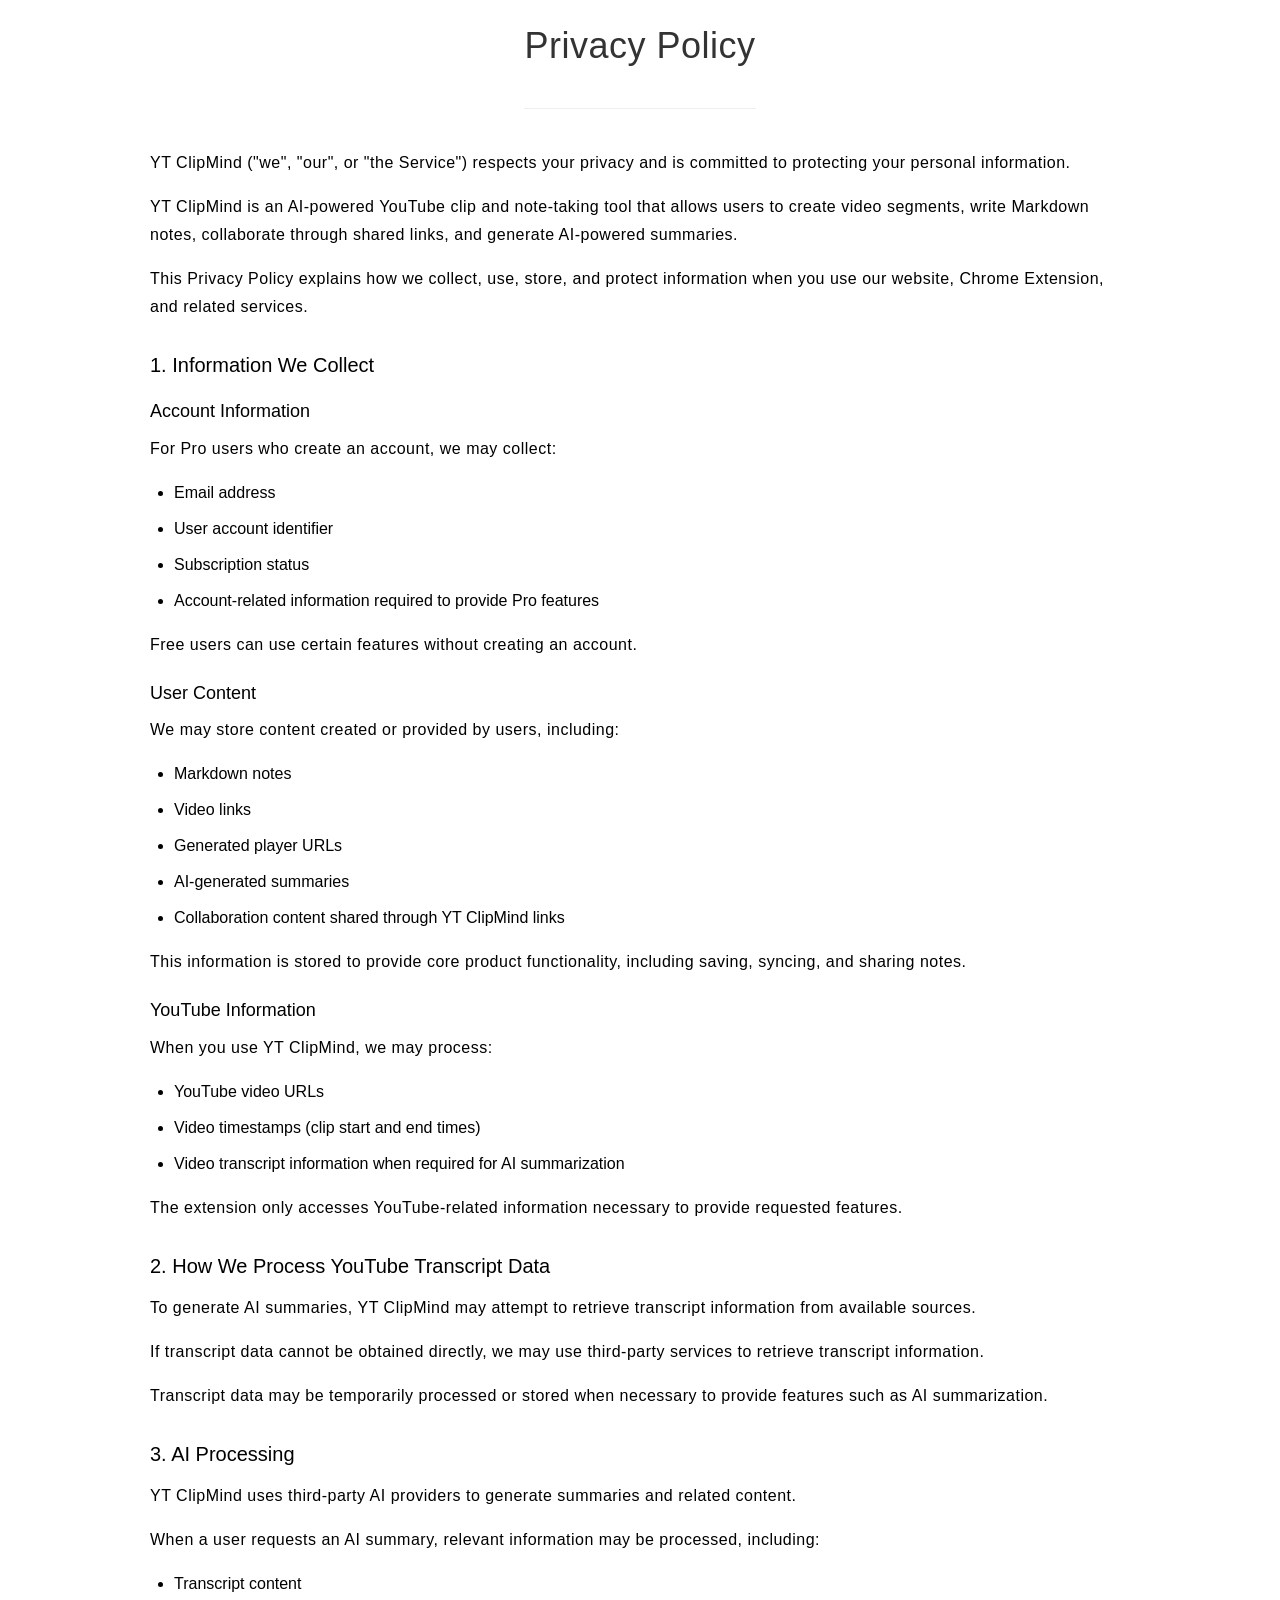
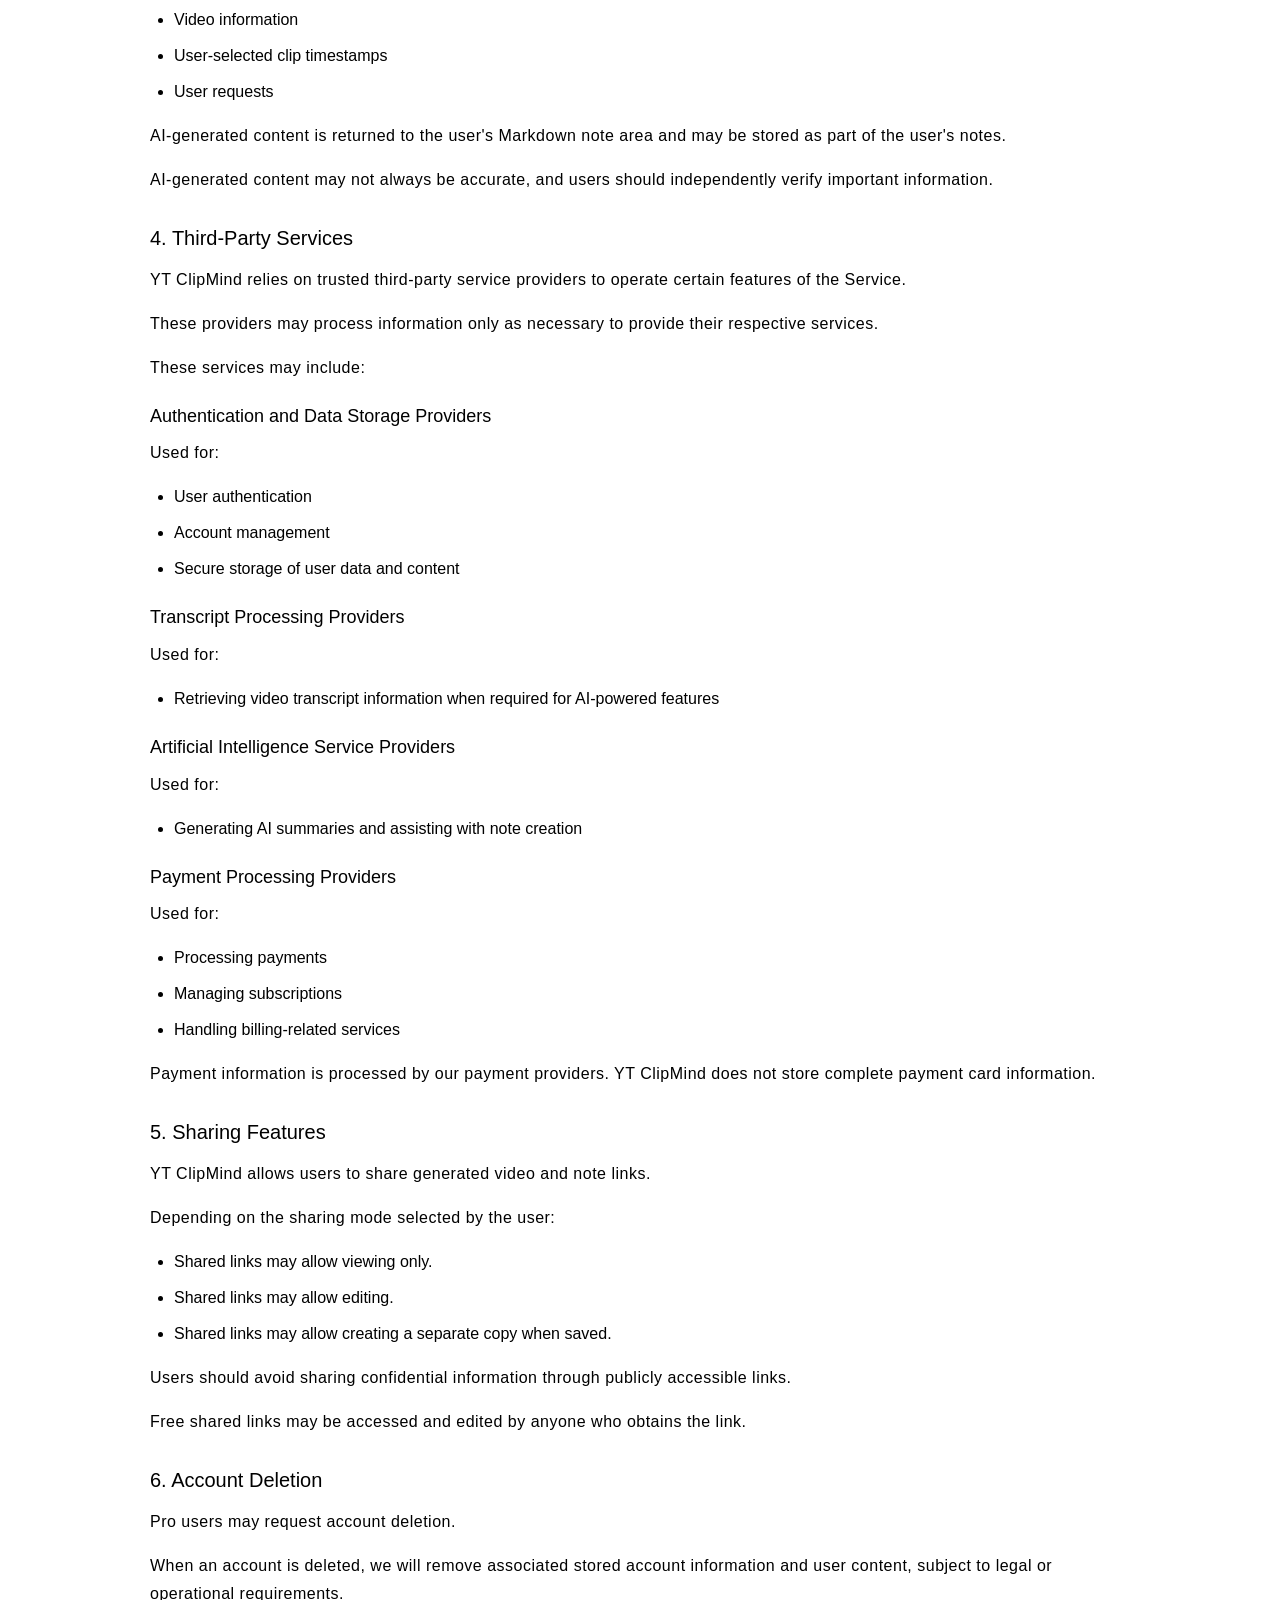
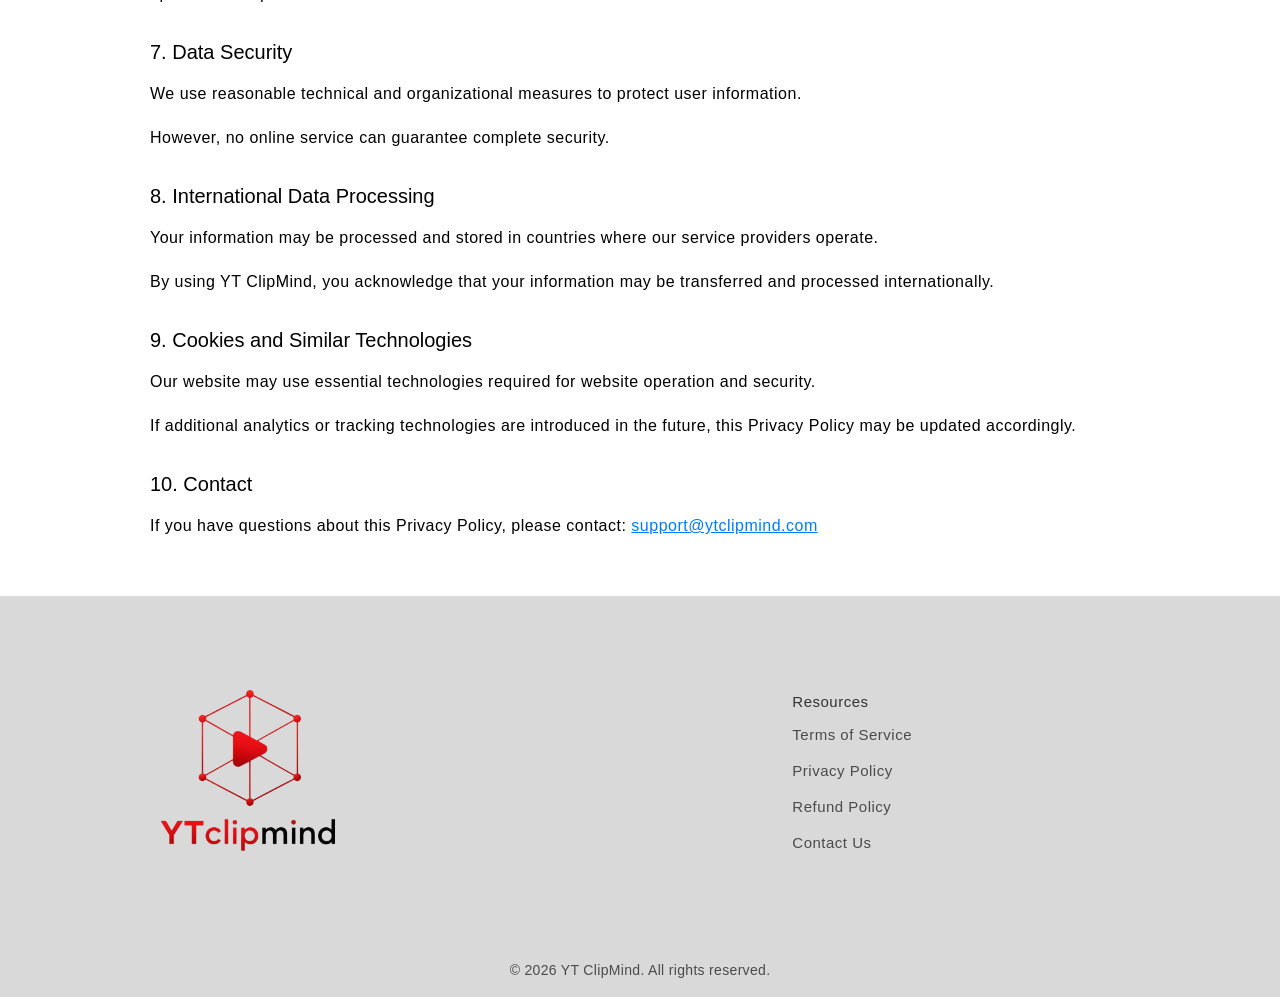
==== Privacy-policy.html @ 55a03da3 "Add files via upload" ====
<!DOCTYPE html>
<html lang="en">
<head>
    <meta charset="UTF-8">
    <meta name="viewport" content="width=device-width, initial-scale=1.0">
    <link rel="icon" href="favicon.ico" sizes="32x32">
    <link rel="icon" href="favicon-32.png" type="image/png" sizes="32x32">
    <link rel="icon" href="favicon-16.png" type="image/png" sizes="16x16">
    <link rel="apple-touch-icon" href="favicon-48.png">
    <title>Privacy Policy - YT ClipMind</title>
    <link rel="stylesheet" href="css/style.css">
</head>
<body>
    <div class="legal-page">
        <!-- Header -->
        <header class="legal-header">
            <h1 class="legal-title">Privacy Policy</h1>
        </header>

        <!-- Content -->
        <div class="legal-content">
            <div class="legal-text">
                <p>YT ClipMind ("we", "our", or "the Service") respects your privacy and is committed to protecting your personal information.</p>
                
                <p>YT ClipMind is an AI-powered YouTube clip and note-taking tool that allows users to create video segments, write Markdown notes, collaborate through shared links, and generate AI-powered summaries.</p>
                
                <p>This Privacy Policy explains how we collect, use, store, and protect information when you use our website, Chrome Extension, and related services.</p>
                
                <h2>1. Information We Collect</h2>
                
                <h3>Account Information</h3>
                <p>For Pro users who create an account, we may collect:</p>
                <ul>
                    <li>Email address</li>
                    <li>User account identifier</li>
                    <li>Subscription status</li>
                    <li>Account-related information required to provide Pro features</li>
                </ul>
                <p>Free users can use certain features without creating an account.</p>
                
                <h3>User Content</h3>
                <p>We may store content created or provided by users, including:</p>
                <ul>
                    <li>Markdown notes</li>
                    <li>Video links</li>
                    <li>Generated player URLs</li>
                    <li>AI-generated summaries</li>
                    <li>Collaboration content shared through YT ClipMind links</li>
                </ul>
                <p>This information is stored to provide core product functionality, including saving, syncing, and sharing notes.</p>
                
                <h3>YouTube Information</h3>
                <p>When you use YT ClipMind, we may process:</p>
                <ul>
                    <li>YouTube video URLs</li>
                    <li>Video timestamps (clip start and end times)</li>
                    <li>Video transcript information when required for AI summarization</li>
                </ul>
                <p>The extension only accesses YouTube-related information necessary to provide requested features.</p>
                
                <h2>2. How We Process YouTube Transcript Data</h2>
                <p>To generate AI summaries, YT ClipMind may attempt to retrieve transcript information from available sources.</p>
                <p>If transcript data cannot be obtained directly, we may use third-party services to retrieve transcript information.</p>
                <p>Transcript data may be temporarily processed or stored when necessary to provide features such as AI summarization.</p>
                
                <h2>3. AI Processing</h2>
                <p>YT ClipMind uses third-party AI providers to generate summaries and related content.</p>
                <p>When a user requests an AI summary, relevant information may be processed, including:</p>
                <ul>
                    <li>Transcript content</li>
                    <li>Video information</li>
                    <li>User-selected clip timestamps</li>
                    <li>User requests</li>
                </ul>
                <p>AI-generated content is returned to the user's Markdown note area and may be stored as part of the user's notes.</p>
                <p>AI-generated content may not always be accurate, and users should independently verify important information.</p>
                
                <h2>4. Third-Party Services</h2>
                <p>YT ClipMind relies on trusted third-party service providers to operate certain features of the Service.</p>
                <p>These providers may process information only as necessary to provide their respective services.</p>
                <p>These services may include:</p>
                
                <h3>Authentication and Data Storage Providers</h3>
                <p>Used for:</p>
                <ul>
                    <li>User authentication</li>
                    <li>Account management</li>
                    <li>Secure storage of user data and content</li>
                </ul>
                
                <h3>Transcript Processing Providers</h3>
                <p>Used for:</p>
                <ul>
                    <li>Retrieving video transcript information when required for AI-powered features</li>
                </ul>
                
                <h3>Artificial Intelligence Service Providers</h3>
                <p>Used for:</p>
                <ul>
                    <li>Generating AI summaries and assisting with note creation</li>
                </ul>
                
                <h3>Payment Processing Providers</h3>
                <p>Used for:</p>
                <ul>
                    <li>Processing payments</li>
                    <li>Managing subscriptions</li>
                    <li>Handling billing-related services</li>
                </ul>
                <p>Payment information is processed by our payment providers. YT ClipMind does not store complete payment card information.</p>
                
                <h2>5. Sharing Features</h2>
                <p>YT ClipMind allows users to share generated video and note links.</p>
                <p>Depending on the sharing mode selected by the user:</p>
                <ul>
                    <li>Shared links may allow viewing only.</li>
                    <li>Shared links may allow editing.</li>
                    <li>Shared links may allow creating a separate copy when saved.</li>
                </ul>
                <p>Users should avoid sharing confidential information through publicly accessible links.</p>
                <p>Free shared links may be accessed and edited by anyone who obtains the link.</p>
                
                <h2>6. Account Deletion</h2>
                <p>Pro users may request account deletion.</p>
                <p>When an account is deleted, we will remove associated stored account information and user content, subject to legal or operational requirements.</p>
                
                <h2>7. Data Security</h2>
                <p>We use reasonable technical and organizational measures to protect user information.</p>
                <p>However, no online service can guarantee complete security.</p>
                
                <h2>8. International Data Processing</h2>
                <p>Your information may be processed and stored in countries where our service providers operate.</p>
                <p>By using YT ClipMind, you acknowledge that your information may be transferred and processed internationally.</p>
                
                <h2>9. Cookies and Similar Technologies</h2>
                <p>Our website may use essential technologies required for website operation and security.</p>
                <p>If additional analytics or tracking technologies are introduced in the future, this Privacy Policy may be updated accordingly.</p>
                
                <h2>10. Contact</h2>
                <p>If you have questions about this Privacy Policy, please contact: <a href="mailto:support@ytclipmind.com">support@ytclipmind.com</a></p>
            </div>
        </div>

        <!-- Footer -->
        <footer class="footer">
            <div class="footer-inner">
                <div class="footer-content">
                    <div class="footer-logo">
                        <img src="assets/ytclipmind-logo.png" alt="YT ClipMind Logo" class="logo">
                    </div>
                    <div class="footer-links">
                        <h4 class="footer-title">Resources</h4>
                        <ul class="footer-list">
                            <li><a href="Terms-of-service.html" class="footer-link">Terms of Service</a></li>
                            <li><a href="Privacy-policy.html" class="footer-link">Privacy Policy</a></li>
                            <li><a href="Refund-policy.html" class="footer-link">Refund Policy</a></li>
                            <li><a href="mailto:support@ytclipmind.com" class="footer-link">Contact Us</a></li>
                        </ul>
                    </div>
                </div>
            </div>
            <p class="footer-copyright">© 2026 YT ClipMind. All rights reserved.</p>
        </footer>
    </div>
</body>
</html>
---- css/style.css ----
/* Reset and Base Styles */
* {
    margin: 0;
    padding: 0;
    box-sizing: border-box;
}

body {
    font-family: 'Roboto', -apple-system, BlinkMacSystemFont, 'Segoe UI', sans-serif;
    line-height: 1.6;
    color: #333;
    background-color: #fff;
}

:root {
    --content-left: 95px;
    --content-right: 95px;
}

/* Typography */
h1, h2, h3, h4, h5, h6 {
    font-weight: 500;
    line-height: 1.2;
    margin-bottom: 1rem;
}

h1 { font-size: 2.5rem; }
h2 { font-size: 2.25rem; }
h3 { font-size: 1.125rem; }

p {
    margin-bottom: 1rem;
    line-height: 2.25rem;
    font-size: 1rem;
    letter-spacing: 0.03125rem;
}

ul, ol {
    margin-left: 1.5rem;
    margin-bottom: 1rem;
}

li {
    margin-bottom: 0.5rem;
}

a {
    color: inherit;
    text-decoration: none;
    transition: color 0.3s ease;
}

/* Hero Section */
.hero-section {
    position: relative;
    height: 600px;
    display: flex;
    align-items: center;
    justify-content: center;
    text-align: center;
    overflow: hidden;
}

.hero-gradient {
    position: absolute;
    top: 0;
    left: -1px;
    right: 0;
    bottom: 0;
    background: linear-gradient(to bottom, #ff8c8c, #fff2f2);
    z-index: -1;
}

.hero-content {
    max-width: 923px;
    padding: 0 2rem;
    z-index: 1;
}

.hero-title {
    font-size: 2.5rem;
    font-weight: 600;
    line-height: 1.2;
    margin-bottom: 1rem;
    color: #000;
}

.hero-subtitle {
    font-size: 2rem;
    font-weight: 300;
    line-height: 1.2;
    margin-bottom: 2rem;
    color: #000;
}

.cta-button {
    background: #fff;
    color: #000;
    border: none;
    border-radius: 999px;
    padding: 0.5625rem 1rem;
    font-size: 2rem;
    font-weight: 300;
    cursor: pointer;
    transition: all 0.3s ease;
    width: 463px;
    height: 78px;
    margin-top: 2rem; /* 往下移动 */
}

.cta-button:hover {
    transform: translateY(-2px);
    box-shadow: 0 4px 12px rgba(0,0,0,0.15);
}

/* Plan Sections */
.plan-section {
    padding: 4rem 0;
    max-width: 1440px;
    margin: 0 auto;
}

.plan-header {
    text-align: left;
    margin-bottom: 3rem;
    padding-left: var(--content-left);
    padding-right: var(--content-right);
}

.plan-title {
    font-size: 2.25rem;
    font-weight: 500;
    line-height: 2.75rem;
    margin-bottom: 0.5rem;
}

.plan-subtitle {
    font-size: 2.25rem;
    font-weight: 300;
    line-height: 2.75rem;
    color: #666;
}

.section-label {
    font-size: 2.25rem;
    font-weight: 300;
    line-height: 2.75rem;
    color: #000;
    padding-left: var(--content-left);
    padding-right: var(--content-right);
    margin-top: 2rem; /* carousel下边距(2rem) + 这里(2rem) = 4rem，与其他标题间距一致 */
    margin-bottom: 1.5rem;
    text-align: left;
}

.pro-section {
    background-color: #fff;
    padding-top: 1px !important; /* 覆盖默认的4rem上边距，设置为20px */
}

/* Carousel Styles */
.carousel-container {
    position: relative;
    margin: 2rem auto;
    width: 600px; /* 缩小宽度从750px到600px */
    text-align: center;
}

.screenshot-wrapper {
    position: relative;
    height: 296px; /* 缩小高度从370px到296px (保持比例) */
    overflow: hidden;
    border-radius: 8px;
    box-shadow: 0 4px 20px rgba(0,0,0,0.1);
    background-color: #f8f9fa;
    display: flex;
    align-items: center;
    justify-content: center;
}

.screenshot {
    position: absolute;
    top: 50%;
    left: 50%;
    transform: translate(-50%, -50%);
    max-width: 100%;
    max-height: 100%;
    width: auto;
    height: auto;
    object-fit: contain;
    opacity: 0;
    visibility: hidden;
    z-index: 0;
    pointer-events: none;
    transition: opacity 0.5s ease-in-out, visibility 0.5s ease-in-out;
}

.screenshot.active {
    opacity: 1;
    visibility: visible;
    z-index: 1;
    pointer-events: auto;
}

.carousel-dots {
    display: flex;
    justify-content: center;
    gap: 8px;
    margin-top: 1rem;
}

.dot {
    width: 12px;
    height: 12px;
    border-radius: 50%;
    background-color: #ddd;
    cursor: pointer;
    transition: background-color 0.3s ease;
}

.dot.active {
    background-color: #ff4c4c;
}

.dot:hover {
    background-color: #ff8c8c;
}

/* Features Container */
.features-container {
    display: flex;
    gap: 4rem;
    padding: 0 var(--content-right) 0 var(--content-left);
    margin: 2rem 0; /* 减少margin从3rem到2rem，让整体更紧凑 */
}

.features-left, .features-right {
    flex: 1;
}

/* Fix alignment - right content should align with left content lines */
/* User icon (48px) + icon margin (12px) + User title (36px) + title margin (16px) = 112px */
.features-content-right {
    margin-top: 112px;
}

/* Ensure right side content aligns with left side feature items */
.features-right .features-content-right .features-list {
    padding-top: 0;
    margin-top: 0;
}

/* Additional users section doesn't need margin adjustment as both sides have user-icon and user-title */

/* Workflow Diagram Space */
.workflow-diagram-space {
    text-align: center;
    padding: 1px 0; /* 从15px缩小到8px（约一半） */
    margin: 0; /* 移除额外margin */
}

.workflow-image {
    max-width: 100%;
    height: auto;
    max-height: 400px;
    object-fit: contain;
}

.pro-diagram {
    padding: 1px 0; /* Pro版本也缩小到8px（约一半） */
}

/* Additional Users Section */
.additional-users-section {
    display: flex;
    gap: 4rem;
    padding: 0 var(--content-right) 0 var(--content-left);
    margin: 2rem 0 0 0; /* 移除下边距，只保留上边距 */
    /* 移除max-width限制，让内容更好地适应屏幕 */
}

.additional-users-left {
    flex: 1;
    /* 移除max-width和transform限制，使用更稳定的布局 */
    min-width: 0; /* 确保flex item能够正确收缩 */
    display: flex;
    flex-direction: column;
}

.additional-users-right {
    flex: 1;
    /* 移除max-width和transform限制，使用更稳定的布局 */
    min-width: 0; /* 确保flex item能够正确收缩 */
    display: flex;
    flex-direction: column;
}

.user-icon {
    width: 48px;
    height: 48px;
    background: url('../assets/user-icon.png') no-repeat center;
    background-size: contain;
    margin-bottom: 0.75rem;
}

.user-title {
    font-size: 1rem;
    font-weight: 500;
    color: #ff4c4c;
    line-height: 2.25rem;
    letter-spacing: 0.03125rem;
    margin-bottom: 1rem;
    height: 36px;
}

.features-list {
    margin-bottom: 2rem;
}

/* Ensure right side content aligns with left side feature items */
.features-right .features-content-right .features-list {
    padding-top: 0;
    margin-top: 0;
}

.feature-item {
    font-size: 1rem;
    font-weight: 500;
    line-height: 2.25rem;
    letter-spacing: 0.03125rem;
    margin-bottom: 0.5rem;
    color: #000;
}

.feature-description {
    font-size: 1rem;
    font-weight: 400; /* 从300 (light) 改为400 (regular) */
    line-height: 2.25rem;
    letter-spacing: 0.03125rem;
    margin-bottom: 1rem;
    color: #666;
}

/* Diagram Section */
.diagram-section {
    position: relative;
    height: 820px;
    margin: 4rem 0;
    overflow: hidden;
}

.diagram-background {
    position: absolute;
    top: 50%;
    left: 50%;
    transform: translate(-50%, -50%);
    width: 1863px;
    height: 820px;
    object-fit: contain;
}

/* Pricing Section */
.pricing-section {
    padding: 10px 0 4rem 0; /* 上边距改为10px，下边距保持4rem */
    background-color: #fff;
    max-width: 1440px;
    margin: 0 auto;
}

.section-title {
    font-size: 2.25rem;
    font-weight: 300;
    line-height: 2.75rem;
    margin-bottom: 3rem;
    padding-left: var(--content-left);
    padding-right: var(--content-right);
    text-align: left;
}

.pricing-grid {
    display: grid;
    grid-template-columns: repeat(2, 1fr);
    gap: 2rem;
    max-width: 1200px;
    margin: 0 auto;
    padding: 0 var(--content-right) 0 var(--content-left);
}

.pricing-card {
    background: #f9eded;
    border-radius: 50px;
    padding: 1.5rem 2rem;
    min-height: 215px; /* ensure a comfortable base size while allowing content to grow */
    height: auto;
    display: flex;
    flex-direction: column;
    justify-content: center;
    align-items: flex-start;
    overflow: hidden; /* prevent visual overflow when content grows */
    box-sizing: border-box;
}

.pricing-card.lifetime {
    grid-column: 1 / -1;
}

.plan-name {
    font-size: 2.25rem;
    font-weight: 400;
    line-height: 1.15; /* tighter line-height to avoid vertical overflow */
    margin-bottom: 0.5rem;
    word-break: break-word;
}

.plan-price {
    margin-bottom: 0.5rem;
    width: 100%;
}

.price {
    font-size: 2.25rem;
    font-weight: 500;
    line-height: 1.1; /* tighten to keep within the card */
    white-space: nowrap;
    overflow: hidden;
    text-overflow: ellipsis;
}

.period {
    font-size: 1rem;
    line-height: 1.2;
    font-weight: 300;
}

.billing-info {
    font-size: 1rem;
    line-height: 1.2;
    font-weight: 300;
}

.billing-info.discount {
    color: #00b800;
    font-weight: 400;
}

/* Footer */
.footer {
    background: #d9d9d9;
    padding: 1.5rem 0 1rem;
    margin-top: 4rem;
}

.footer-inner {
    max-width: 1440px;
    margin: 0 auto;
    width: 100%;
    box-sizing: border-box;
    padding: 0 var(--content-left);
    padding-right: 368px;
}

.footer-content {
    display: flex;
    align-items: center;
    justify-content: space-between;
    gap: 2rem;
    width: 100%;
    min-height: 312px;
}

.footer-logo {
    flex: 0 0 auto;
}

.footer-logo .logo {
    width: 312px;
    height: 312px;
    object-fit: contain;
    display: block;
}

.footer-links {
    flex: 0 0 auto;
    text-align: left;
}

.footer-copyright {
    width: 100%;
    margin: 1rem 0 0;
    padding: 0.75rem 1rem 0;
    text-align: center;
    font-size: 0.875rem;
    font-weight: 400;
    line-height: 1.5;
    letter-spacing: 0.02rem;
    color: rgba(0, 0, 0, 0.66);
    margin-bottom: 0;
}

.footer-title {
    font-size: 0.9375rem;
    font-weight: 500;
    line-height: 1.5;
    letter-spacing: 0.03125rem;
    margin-bottom: 0.25rem;
}

.footer-list {
    list-style: none;
    margin: 0;
    padding: 0;
}

.footer-list li {
    margin: 0;
}

.footer-link {
    font-size: 0.9375rem;
    font-weight: 500;
    line-height: 2.25rem;
    letter-spacing: 0.03125rem;
    color: rgba(0, 0, 0, 0.66);
    transition: color 0.3s ease;
    display: block;
    text-decoration: none;
}

.footer-link:hover {
    color: #FF4C4C;
}

.legal-page .footer {
    width: 100%;
    flex-shrink: 0;
    margin-top: auto;
}

.legal-page .footer-inner {
    width: 100%;
    box-sizing: border-box;
}

@media (min-width: 901px) and (max-width: 1200px) {
    .footer-inner {
        padding-right: 240px;
    }

    .footer-content {
        min-height: 200px;
    }

    .footer-logo .logo {
        width: 200px;
        height: 200px;
    }
}

@media (max-width: 900px) {
    .footer-inner {
        padding-right: var(--content-left);
    }

    .footer-content {
        min-height: 0;
    }
}

/* Legal Pages */
.legal-page {
    min-height: 100vh;
    display: flex;
    flex-direction: column;
}

.legal-header {
    text-align: center;
    padding: 2rem 0;
    border-bottom: 1px solid #eee;
    max-width: 1440px;
    margin: 0 auto;
}

.legal-title {
    font-size: 2.25rem;
    font-weight: 500;
    line-height: 1.75rem;
    letter-spacing: 0.03125rem;
}

.legal-content {
    flex: 1;
    padding: 2.5rem 150px;
    max-width: 1440px;
    margin: 0 auto;
    width: 100%;
}

.legal-text {
    font-size: 1rem;
    line-height: 1.75rem;
    color: #000;
}

.legal-text h2 {
    font-size: 1.25rem;
    font-weight: 500;
    margin: 2rem 0 1rem 0;
}

.legal-text h3 {
    font-size: 1.125rem;
    font-weight: 500;
    margin: 1.5rem 0 0.75rem 0;
}

.legal-text p {
    margin-bottom: 1rem;
    line-height: 1.75rem;
}

.legal-text ul {
    margin: 1rem 0 1rem 1.5rem;
}

.legal-text li {
    margin-bottom: 0.5rem;
    line-height: 1.75rem;
}

.legal-text a {
    color: #007bff;
    text-decoration: underline;
}

.legal-text a:hover {
    color: #0056b3;
}

/* Responsive Design */
@media (max-width: 768px) {
    .hero-title {
        font-size: 2rem;
    }
    
    .hero-subtitle {
        font-size: 1.5rem;
    }
    
    .cta-button {
        width: 100%;
        max-width: 400px;
        font-size: 1.5rem;
        height: 60px;
    }
    
    .carousel-container {
        width: 90%;
    }
    
    .features-container,
    .additional-users-section {
        flex-direction: column;
        padding: 0 2rem;
        gap: 2rem;
    }
    
    .plan-header,
    .section-label {
        padding: 0 2rem;
    }
    
    .pricing-grid {
        grid-template-columns: 1fr;
        padding: 0 2rem;
    }
    
    .footer-inner {
        padding: 0 2rem;
    }

    .footer-content {
        flex-direction: column;
        align-items: center;
        gap: 2rem;
        text-align: center;
        min-height: 0;
    }

    .footer-links {
        text-align: center;
    }

    .footer-copyright {
        margin-top: 0.75rem;
        padding-top: 0.5rem;
    }

    .footer-logo .logo {
        width: 150px;
        height: 150px;
    }
    
    .legal-content {
        padding: 2rem;
    }

    /* Reset margin on small screens for features alignment */
    .features-content-right {
        margin-top: 0 !important;
    }
}

@media (max-width: 480px) {
    .hero-title {
        font-size: 1.75rem;
    }
    
    .hero-subtitle {
        font-size: 1.25rem;
    }
    
    .plan-title,
    .plan-subtitle,
    .section-label,
    .section-title {
        font-size: 1.75rem;
    }
    
    .carousel-container {
        width: 95%;
    }
    
    .screenshot-wrapper {
        height: 250px;
    }
}
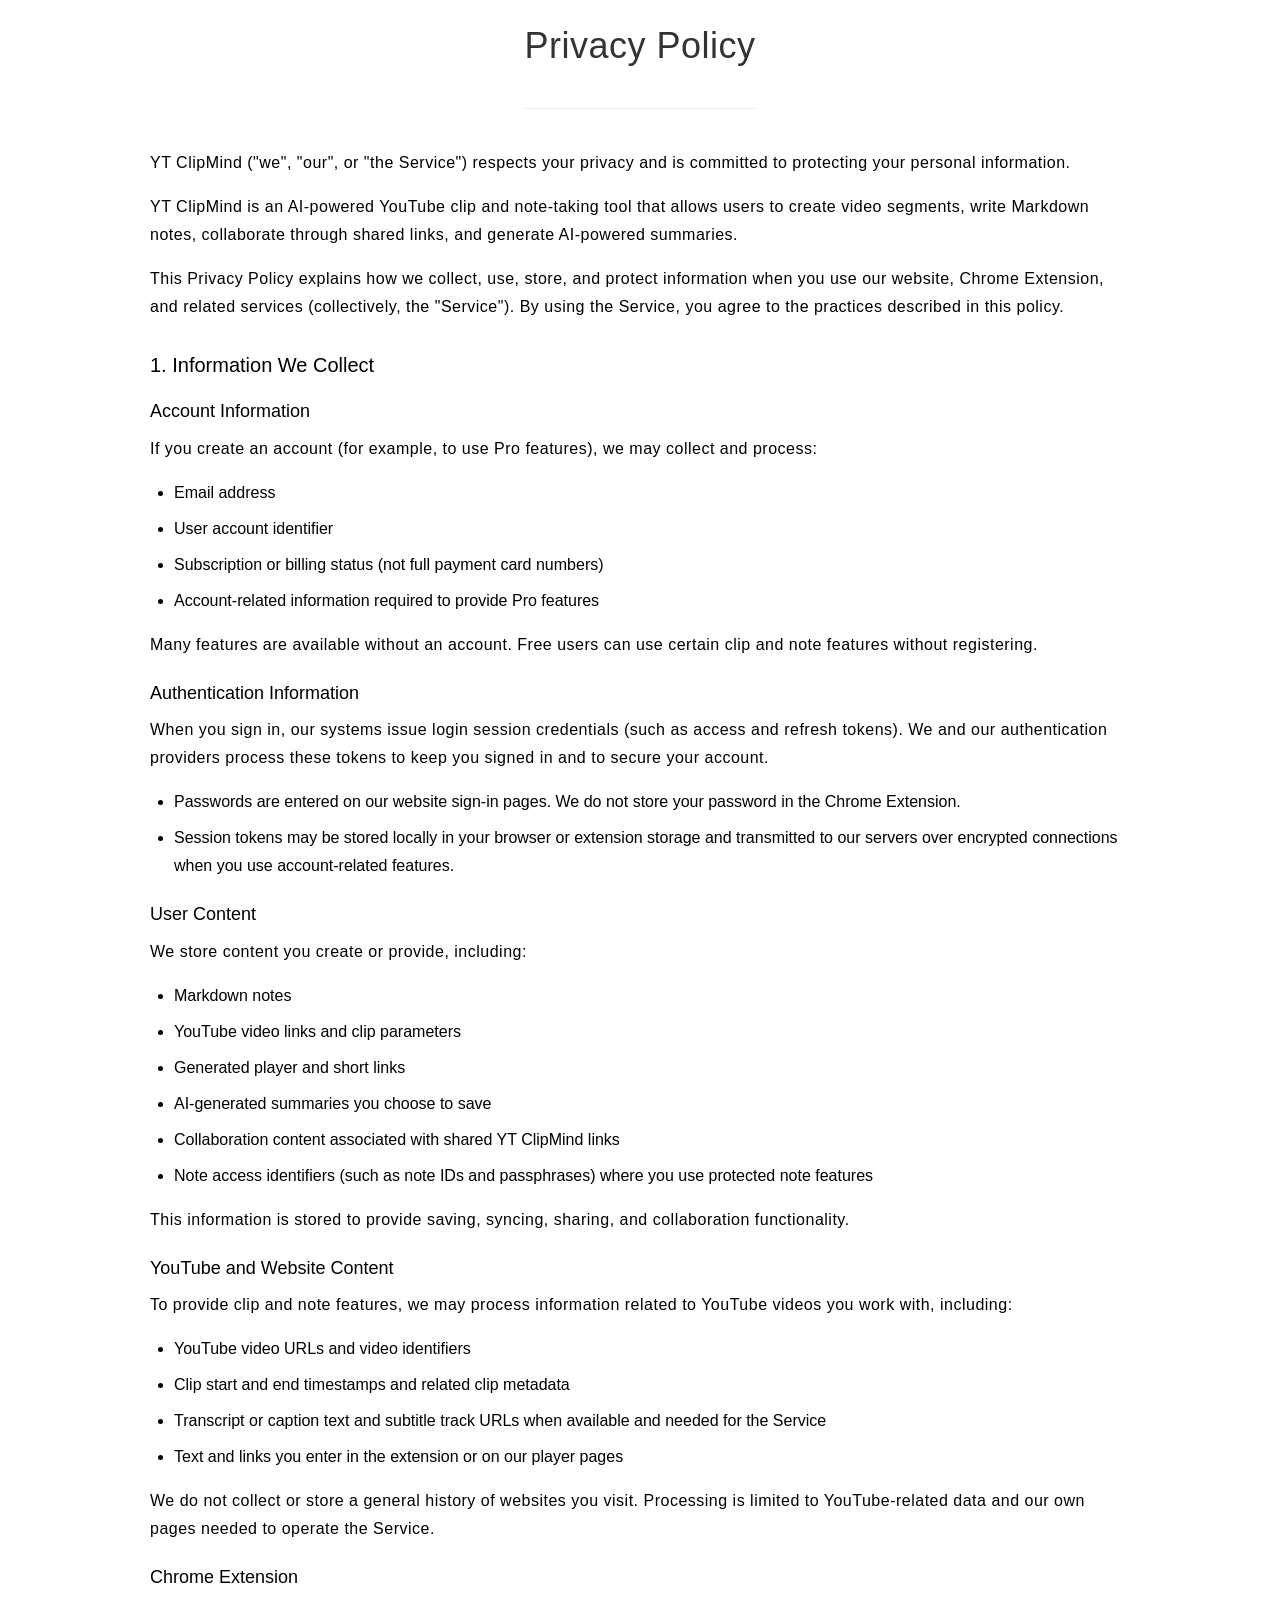
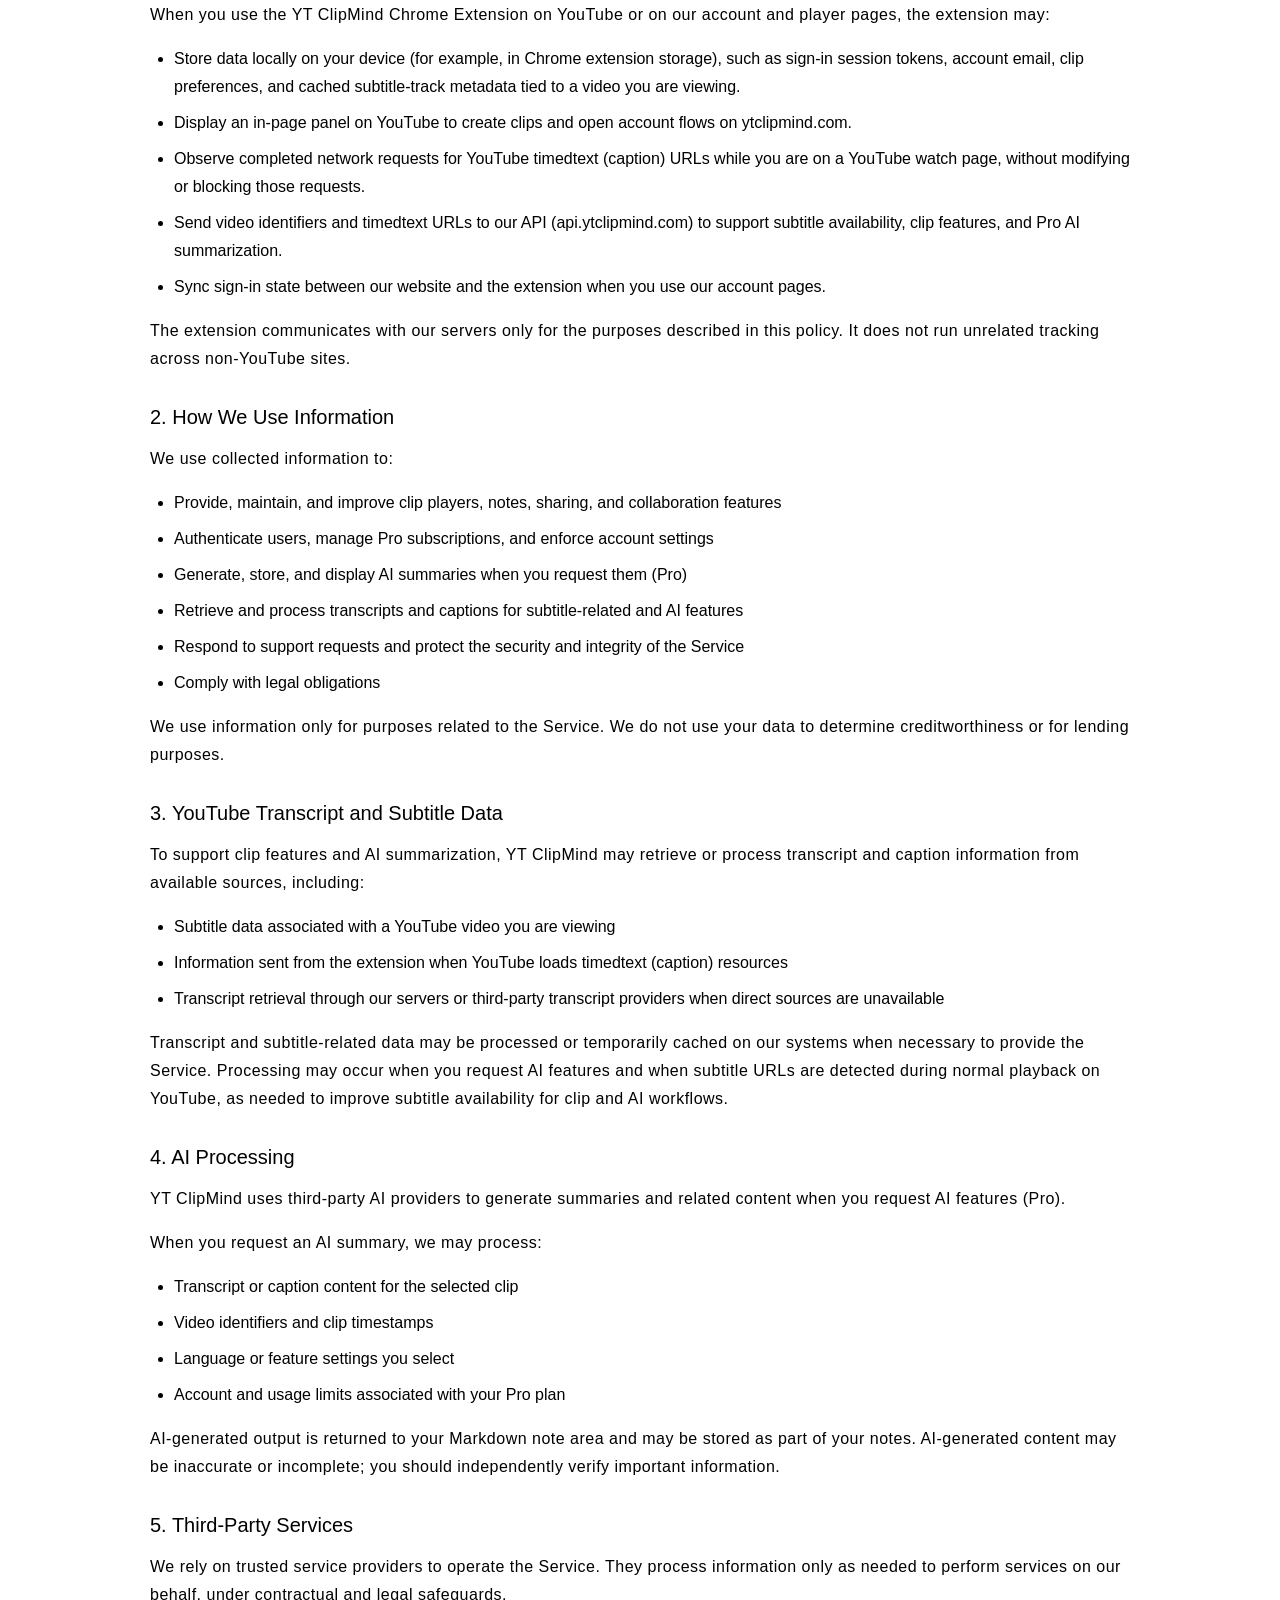
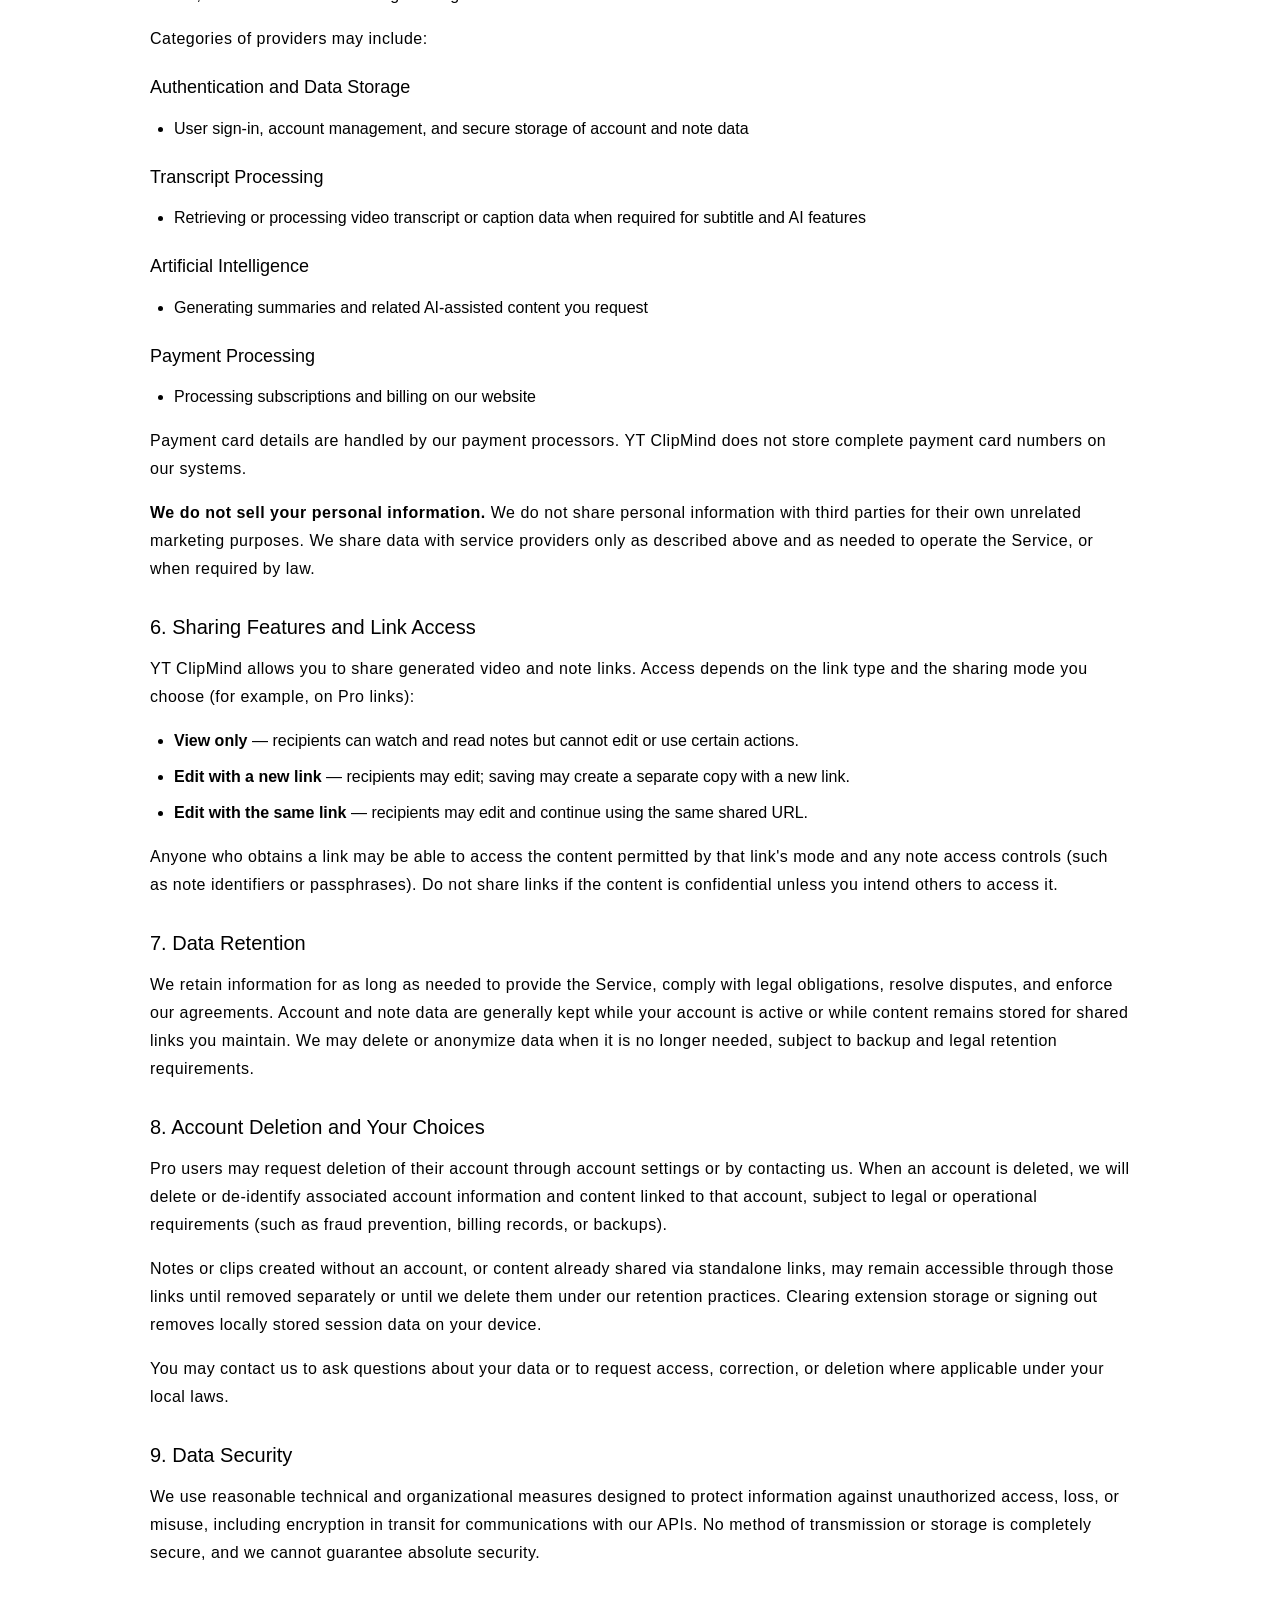
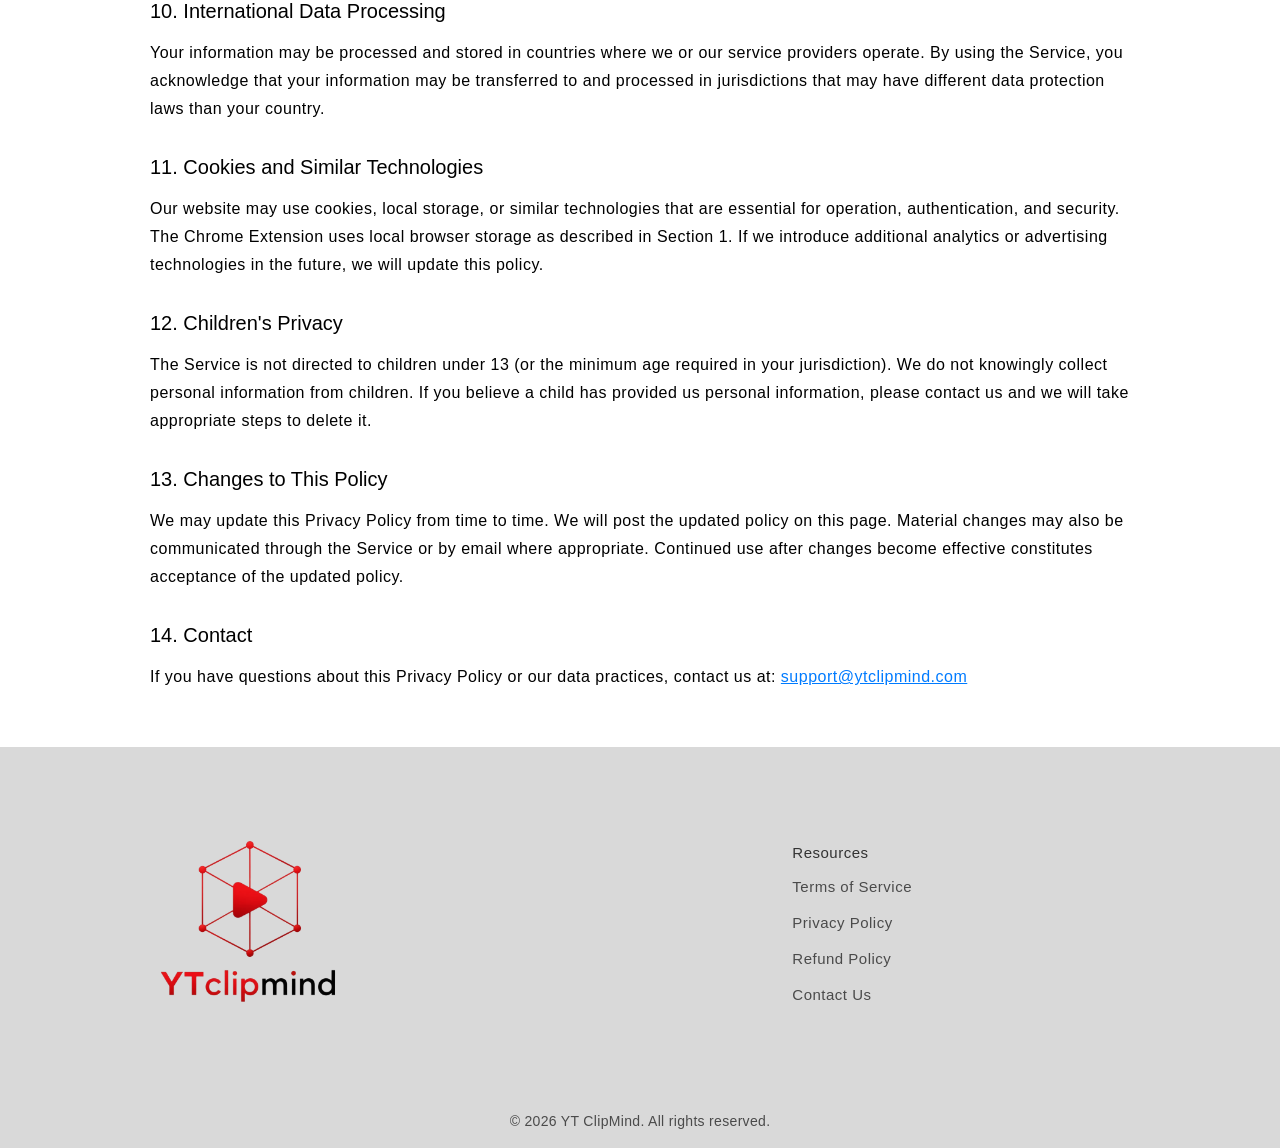
==== commit c1a4b106: "Add files via upload" ====
--- a/Privacy-policy.html
+++ b/Privacy-policy.html
@@ -21,123 +21,156 @@
         <div class="legal-content">
             <div class="legal-text">
                 <p>YT ClipMind ("we", "our", or "the Service") respects your privacy and is committed to protecting your personal information.</p>
-                
+
                 <p>YT ClipMind is an AI-powered YouTube clip and note-taking tool that allows users to create video segments, write Markdown notes, collaborate through shared links, and generate AI-powered summaries.</p>
-                
-                <p>This Privacy Policy explains how we collect, use, store, and protect information when you use our website, Chrome Extension, and related services.</p>
-                
+
+                <p>This Privacy Policy explains how we collect, use, store, and protect information when you use our website, Chrome Extension, and related services (collectively, the "Service"). By using the Service, you agree to the practices described in this policy.</p>
+
                 <h2>1. Information We Collect</h2>
-                
+
                 <h3>Account Information</h3>
-                <p>For Pro users who create an account, we may collect:</p>
+                <p>If you create an account (for example, to use Pro features), we may collect and process:</p>
                 <ul>
                     <li>Email address</li>
                     <li>User account identifier</li>
-                    <li>Subscription status</li>
+                    <li>Subscription or billing status (not full payment card numbers)</li>
                     <li>Account-related information required to provide Pro features</li>
                 </ul>
-                <p>Free users can use certain features without creating an account.</p>
-                
+                <p>Many features are available without an account. Free users can use certain clip and note features without registering.</p>
+
+                <h3>Authentication Information</h3>
+                <p>When you sign in, our systems issue login session credentials (such as access and refresh tokens). We and our authentication providers process these tokens to keep you signed in and to secure your account.</p>
+                <ul>
+                    <li>Passwords are entered on our website sign-in pages. We do not store your password in the Chrome Extension.</li>
+                    <li>Session tokens may be stored locally in your browser or extension storage and transmitted to our servers over encrypted connections when you use account-related features.</li>
+                </ul>
+
                 <h3>User Content</h3>
-                <p>We may store content created or provided by users, including:</p>
+                <p>We store content you create or provide, including:</p>
                 <ul>
                     <li>Markdown notes</li>
-                    <li>Video links</li>
-                    <li>Generated player URLs</li>
-                    <li>AI-generated summaries</li>
-                    <li>Collaboration content shared through YT ClipMind links</li>
+                    <li>YouTube video links and clip parameters</li>
+                    <li>Generated player and short links</li>
+                    <li>AI-generated summaries you choose to save</li>
+                    <li>Collaboration content associated with shared YT ClipMind links</li>
+                    <li>Note access identifiers (such as note IDs and passphrases) where you use protected note features</li>
                 </ul>
-                <p>This information is stored to provide core product functionality, including saving, syncing, and sharing notes.</p>
-                
-                <h3>YouTube Information</h3>
-                <p>When you use YT ClipMind, we may process:</p>
+                <p>This information is stored to provide saving, syncing, sharing, and collaboration functionality.</p>
+
+                <h3>YouTube and Website Content</h3>
+                <p>To provide clip and note features, we may process information related to YouTube videos you work with, including:</p>
                 <ul>
-                    <li>YouTube video URLs</li>
-                    <li>Video timestamps (clip start and end times)</li>
-                    <li>Video transcript information when required for AI summarization</li>
+                    <li>YouTube video URLs and video identifiers</li>
+                    <li>Clip start and end timestamps and related clip metadata</li>
+                    <li>Transcript or caption text and subtitle track URLs when available and needed for the Service</li>
+                    <li>Text and links you enter in the extension or on our player pages</li>
                 </ul>
-                <p>The extension only accesses YouTube-related information necessary to provide requested features.</p>
-                
-                <h2>2. How We Process YouTube Transcript Data</h2>
-                <p>To generate AI summaries, YT ClipMind may attempt to retrieve transcript information from available sources.</p>
-                <p>If transcript data cannot be obtained directly, we may use third-party services to retrieve transcript information.</p>
-                <p>Transcript data may be temporarily processed or stored when necessary to provide features such as AI summarization.</p>
-                
-                <h2>3. AI Processing</h2>
-                <p>YT ClipMind uses third-party AI providers to generate summaries and related content.</p>
-                <p>When a user requests an AI summary, relevant information may be processed, including:</p>
+                <p>We do not collect or store a general history of websites you visit. Processing is limited to YouTube-related data and our own pages needed to operate the Service.</p>
+
+                <h3>Chrome Extension</h3>
+                <p>When you use the YT ClipMind Chrome Extension on YouTube or on our account and player pages, the extension may:</p>
                 <ul>
-                    <li>Transcript content</li>
-                    <li>Video information</li>
-                    <li>User-selected clip timestamps</li>
-                    <li>User requests</li>
+                    <li>Store data locally on your device (for example, in Chrome extension storage), such as sign-in session tokens, account email, clip preferences, and cached subtitle-track metadata tied to a video you are viewing.</li>
+                    <li>Display an in-page panel on YouTube to create clips and open account flows on ytclipmind.com.</li>
+                    <li>Observe completed network requests for YouTube timedtext (caption) URLs while you are on a YouTube watch page, without modifying or blocking those requests.</li>
+                    <li>Send video identifiers and timedtext URLs to our API (api.ytclipmind.com) to support subtitle availability, clip features, and Pro AI summarization.</li>
+                    <li>Sync sign-in state between our website and the extension when you use our account pages.</li>
                 </ul>
-                <p>AI-generated content is returned to the user's Markdown note area and may be stored as part of the user's notes.</p>
-                <p>AI-generated content may not always be accurate, and users should independently verify important information.</p>
-                
-                <h2>4. Third-Party Services</h2>
-                <p>YT ClipMind relies on trusted third-party service providers to operate certain features of the Service.</p>
-                <p>These providers may process information only as necessary to provide their respective services.</p>
-                <p>These services may include:</p>
-                
-                <h3>Authentication and Data Storage Providers</h3>
-                <p>Used for:</p>
+                <p>The extension communicates with our servers only for the purposes described in this policy. It does not run unrelated tracking across non-YouTube sites.</p>
+
+                <h2>2. How We Use Information</h2>
+                <p>We use collected information to:</p>
                 <ul>
-                    <li>User authentication</li>
-                    <li>Account management</li>
-                    <li>Secure storage of user data and content</li>
+                    <li>Provide, maintain, and improve clip players, notes, sharing, and collaboration features</li>
+                    <li>Authenticate users, manage Pro subscriptions, and enforce account settings</li>
+                    <li>Generate, store, and display AI summaries when you request them (Pro)</li>
+                    <li>Retrieve and process transcripts and captions for subtitle-related and AI features</li>
+                    <li>Respond to support requests and protect the security and integrity of the Service</li>
+                    <li>Comply with legal obligations</li>
                 </ul>
-                
-                <h3>Transcript Processing Providers</h3>
-                <p>Used for:</p>
+                <p>We use information only for purposes related to the Service. We do not use your data to determine creditworthiness or for lending purposes.</p>
+
+                <h2>3. YouTube Transcript and Subtitle Data</h2>
+                <p>To support clip features and AI summarization, YT ClipMind may retrieve or process transcript and caption information from available sources, including:</p>
                 <ul>
-                    <li>Retrieving video transcript information when required for AI-powered features</li>
+                    <li>Subtitle data associated with a YouTube video you are viewing</li>
+                    <li>Information sent from the extension when YouTube loads timedtext (caption) resources</li>
+                    <li>Transcript retrieval through our servers or third-party transcript providers when direct sources are unavailable</li>
                 </ul>
-                
-                <h3>Artificial Intelligence Service Providers</h3>
-                <p>Used for:</p>
+                <p>Transcript and subtitle-related data may be processed or temporarily cached on our systems when necessary to provide the Service. Processing may occur when you request AI features and when subtitle URLs are detected during normal playback on YouTube, as needed to improve subtitle availability for clip and AI workflows.</p>
+
+                <h2>4. AI Processing</h2>
+                <p>YT ClipMind uses third-party AI providers to generate summaries and related content when you request AI features (Pro).</p>
+                <p>When you request an AI summary, we may process:</p>
                 <ul>
-                    <li>Generating AI summaries and assisting with note creation</li>
+                    <li>Transcript or caption content for the selected clip</li>
+                    <li>Video identifiers and clip timestamps</li>
+                    <li>Language or feature settings you select</li>
+                    <li>Account and usage limits associated with your Pro plan</li>
                 </ul>
-                
-                <h3>Payment Processing Providers</h3>
-                <p>Used for:</p>
+                <p>AI-generated output is returned to your Markdown note area and may be stored as part of your notes. AI-generated content may be inaccurate or incomplete; you should independently verify important information.</p>
+
+                <h2>5. Third-Party Services</h2>
+                <p>We rely on trusted service providers to operate the Service. They process information only as needed to perform services on our behalf, under contractual and legal safeguards.</p>
+                <p>Categories of providers may include:</p>
+
+                <h3>Authentication and Data Storage</h3>
                 <ul>
-                    <li>Processing payments</li>
-                    <li>Managing subscriptions</li>
-                    <li>Handling billing-related services</li>
+                    <li>User sign-in, account management, and secure storage of account and note data</li>
                 </ul>
-                <p>Payment information is processed by our payment providers. YT ClipMind does not store complete payment card information.</p>
-                
-                <h2>5. Sharing Features</h2>
-                <p>YT ClipMind allows users to share generated video and note links.</p>
-                <p>Depending on the sharing mode selected by the user:</p>
+
+                <h3>Transcript Processing</h3>
                 <ul>
-                    <li>Shared links may allow viewing only.</li>
-                    <li>Shared links may allow editing.</li>
-                    <li>Shared links may allow creating a separate copy when saved.</li>
+                    <li>Retrieving or processing video transcript or caption data when required for subtitle and AI features</li>
                 </ul>
-                <p>Users should avoid sharing confidential information through publicly accessible links.</p>
-                <p>Free shared links may be accessed and edited by anyone who obtains the link.</p>
-                
-                <h2>6. Account Deletion</h2>
-                <p>Pro users may request account deletion.</p>
-                <p>When an account is deleted, we will remove associated stored account information and user content, subject to legal or operational requirements.</p>
-                
-                <h2>7. Data Security</h2>
-                <p>We use reasonable technical and organizational measures to protect user information.</p>
-                <p>However, no online service can guarantee complete security.</p>
-                
-                <h2>8. International Data Processing</h2>
-                <p>Your information may be processed and stored in countries where our service providers operate.</p>
-                <p>By using YT ClipMind, you acknowledge that your information may be transferred and processed internationally.</p>
-                
-                <h2>9. Cookies and Similar Technologies</h2>
-                <p>Our website may use essential technologies required for website operation and security.</p>
-                <p>If additional analytics or tracking technologies are introduced in the future, this Privacy Policy may be updated accordingly.</p>
-                
-                <h2>10. Contact</h2>
-                <p>If you have questions about this Privacy Policy, please contact: <a href="mailto:support@ytclipmind.com">support@ytclipmind.com</a></p>
+
+                <h3>Artificial Intelligence</h3>
+                <ul>
+                    <li>Generating summaries and related AI-assisted content you request</li>
+                </ul>
+
+                <h3>Payment Processing</h3>
+                <ul>
+                    <li>Processing subscriptions and billing on our website</li>
+                </ul>
+                <p>Payment card details are handled by our payment processors. YT ClipMind does not store complete payment card numbers on our systems.</p>
+
+                <p><strong>We do not sell your personal information.</strong> We do not share personal information with third parties for their own unrelated marketing purposes. We share data with service providers only as described above and as needed to operate the Service, or when required by law.</p>
+
+                <h2>6. Sharing Features and Link Access</h2>
+                <p>YT ClipMind allows you to share generated video and note links. Access depends on the link type and the sharing mode you choose (for example, on Pro links):</p>
+                <ul>
+                    <li><strong>View only</strong> — recipients can watch and read notes but cannot edit or use certain actions.</li>
+                    <li><strong>Edit with a new link</strong> — recipients may edit; saving may create a separate copy with a new link.</li>
+                    <li><strong>Edit with the same link</strong> — recipients may edit and continue using the same shared URL.</li>
+                </ul>
+                <p>Anyone who obtains a link may be able to access the content permitted by that link's mode and any note access controls (such as note identifiers or passphrases). Do not share links if the content is confidential unless you intend others to access it.</p>
+
+                <h2>7. Data Retention</h2>
+                <p>We retain information for as long as needed to provide the Service, comply with legal obligations, resolve disputes, and enforce our agreements. Account and note data are generally kept while your account is active or while content remains stored for shared links you maintain. We may delete or anonymize data when it is no longer needed, subject to backup and legal retention requirements.</p>
+
+                <h2>8. Account Deletion and Your Choices</h2>
+                <p>Pro users may request deletion of their account through account settings or by contacting us. When an account is deleted, we will delete or de-identify associated account information and content linked to that account, subject to legal or operational requirements (such as fraud prevention, billing records, or backups).</p>
+                <p>Notes or clips created without an account, or content already shared via standalone links, may remain accessible through those links until removed separately or until we delete them under our retention practices. Clearing extension storage or signing out removes locally stored session data on your device.</p>
+                <p>You may contact us to ask questions about your data or to request access, correction, or deletion where applicable under your local laws.</p>
+
+                <h2>9. Data Security</h2>
+                <p>We use reasonable technical and organizational measures designed to protect information against unauthorized access, loss, or misuse, including encryption in transit for communications with our APIs. No method of transmission or storage is completely secure, and we cannot guarantee absolute security.</p>
+
+                <h2>10. International Data Processing</h2>
+                <p>Your information may be processed and stored in countries where we or our service providers operate. By using the Service, you acknowledge that your information may be transferred to and processed in jurisdictions that may have different data protection laws than your country.</p>
+
+                <h2>11. Cookies and Similar Technologies</h2>
+                <p>Our website may use cookies, local storage, or similar technologies that are essential for operation, authentication, and security. The Chrome Extension uses local browser storage as described in Section 1. If we introduce additional analytics or advertising technologies in the future, we will update this policy.</p>
+
+                <h2>12. Children's Privacy</h2>
+                <p>The Service is not directed to children under 13 (or the minimum age required in your jurisdiction). We do not knowingly collect personal information from children. If you believe a child has provided us personal information, please contact us and we will take appropriate steps to delete it.</p>
+
+                <h2>13. Changes to This Policy</h2>
+                <p>We may update this Privacy Policy from time to time. We will post the updated policy on this page. Material changes may also be communicated through the Service or by email where appropriate. Continued use after changes become effective constitutes acceptance of the updated policy.</p>
+
+                <h2>14. Contact</h2>
+                <p>If you have questions about this Privacy Policy or our data practices, contact us at: <a href="mailto:support@ytclipmind.com">support@ytclipmind.com</a></p>
             </div>
         </div>
 
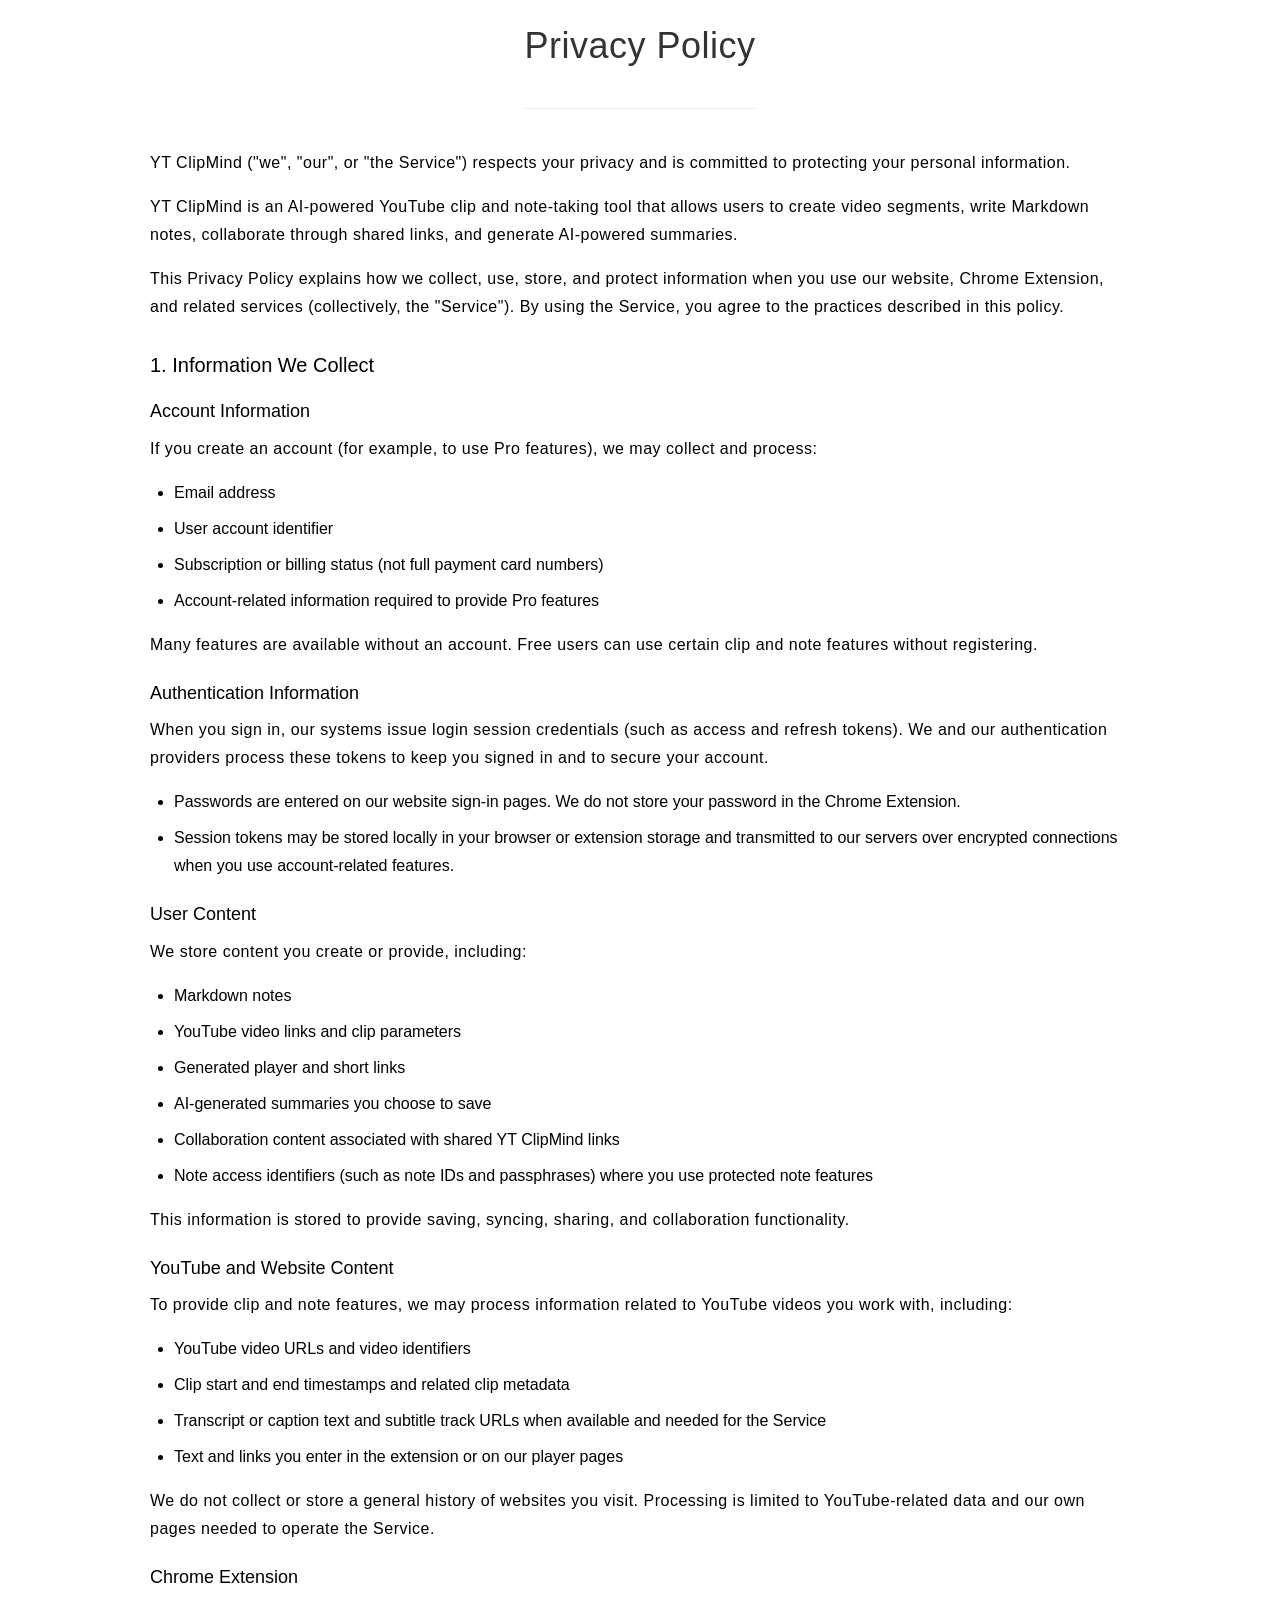
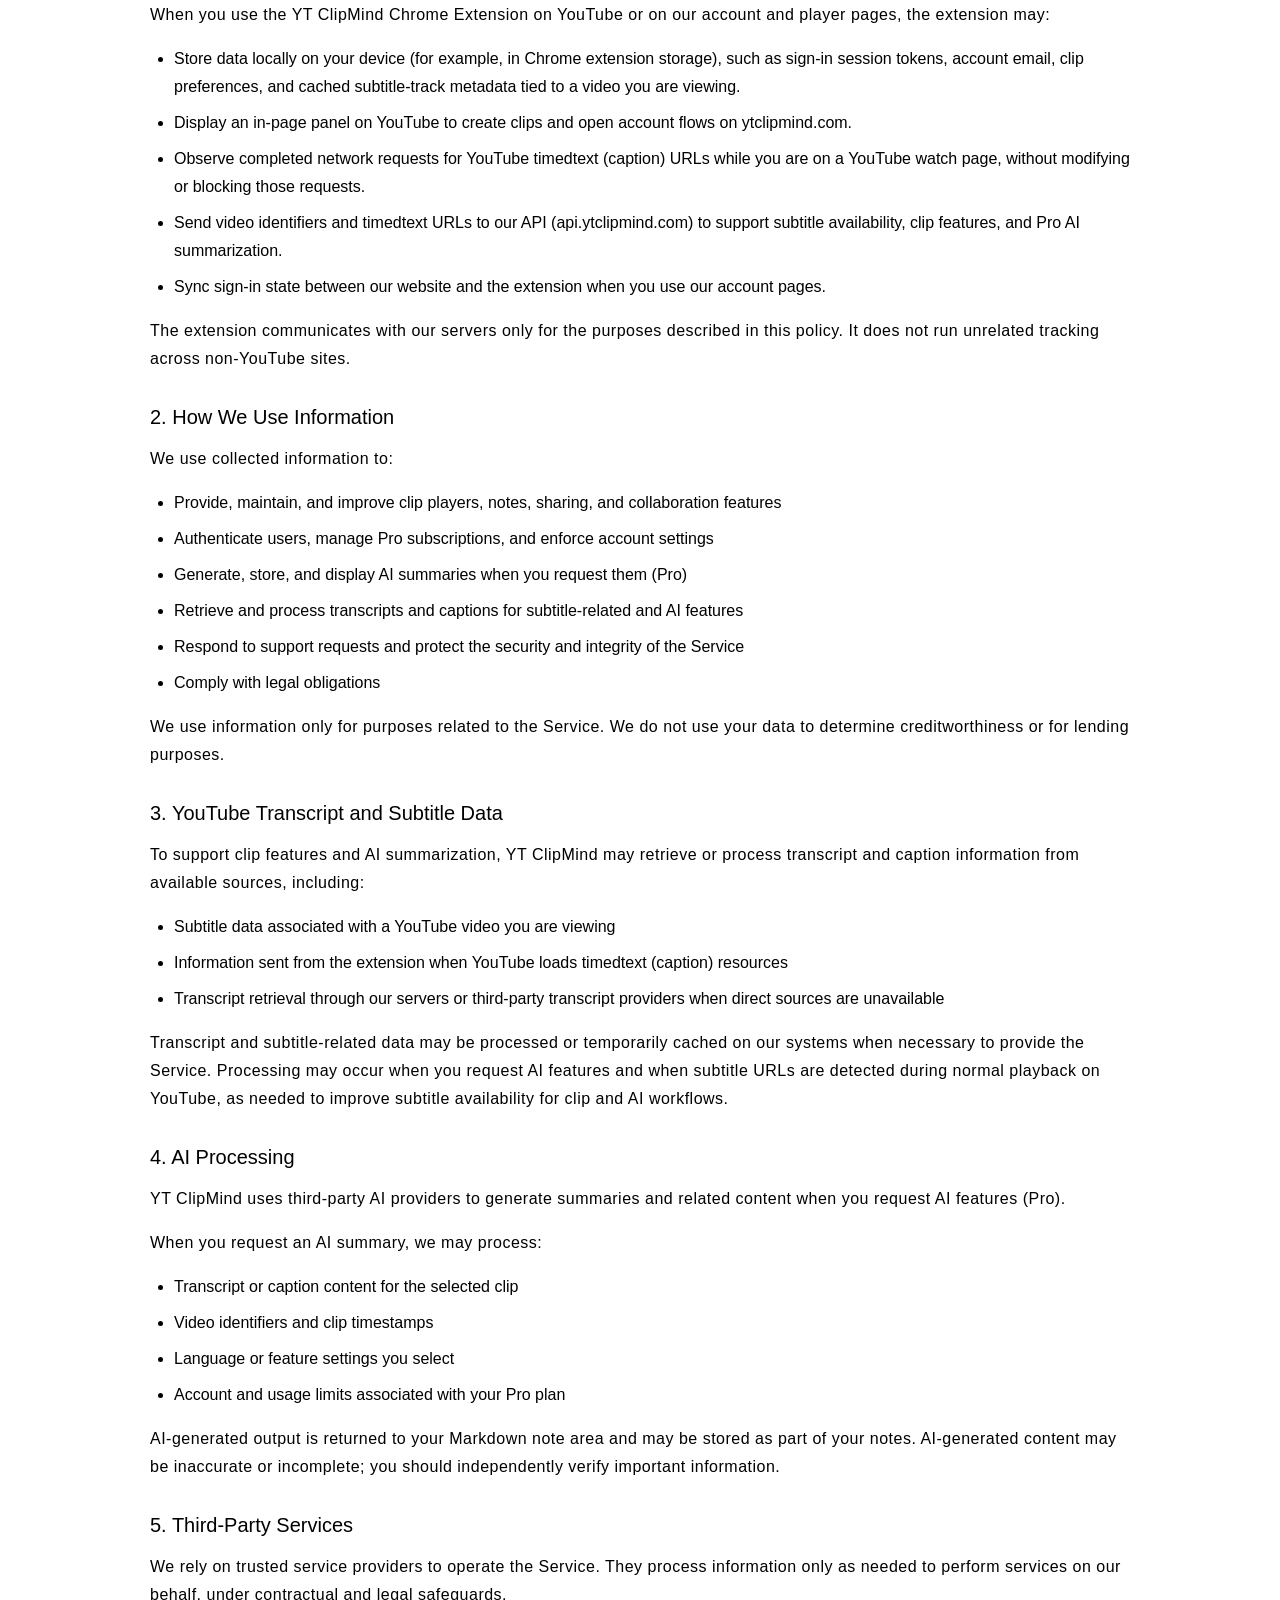
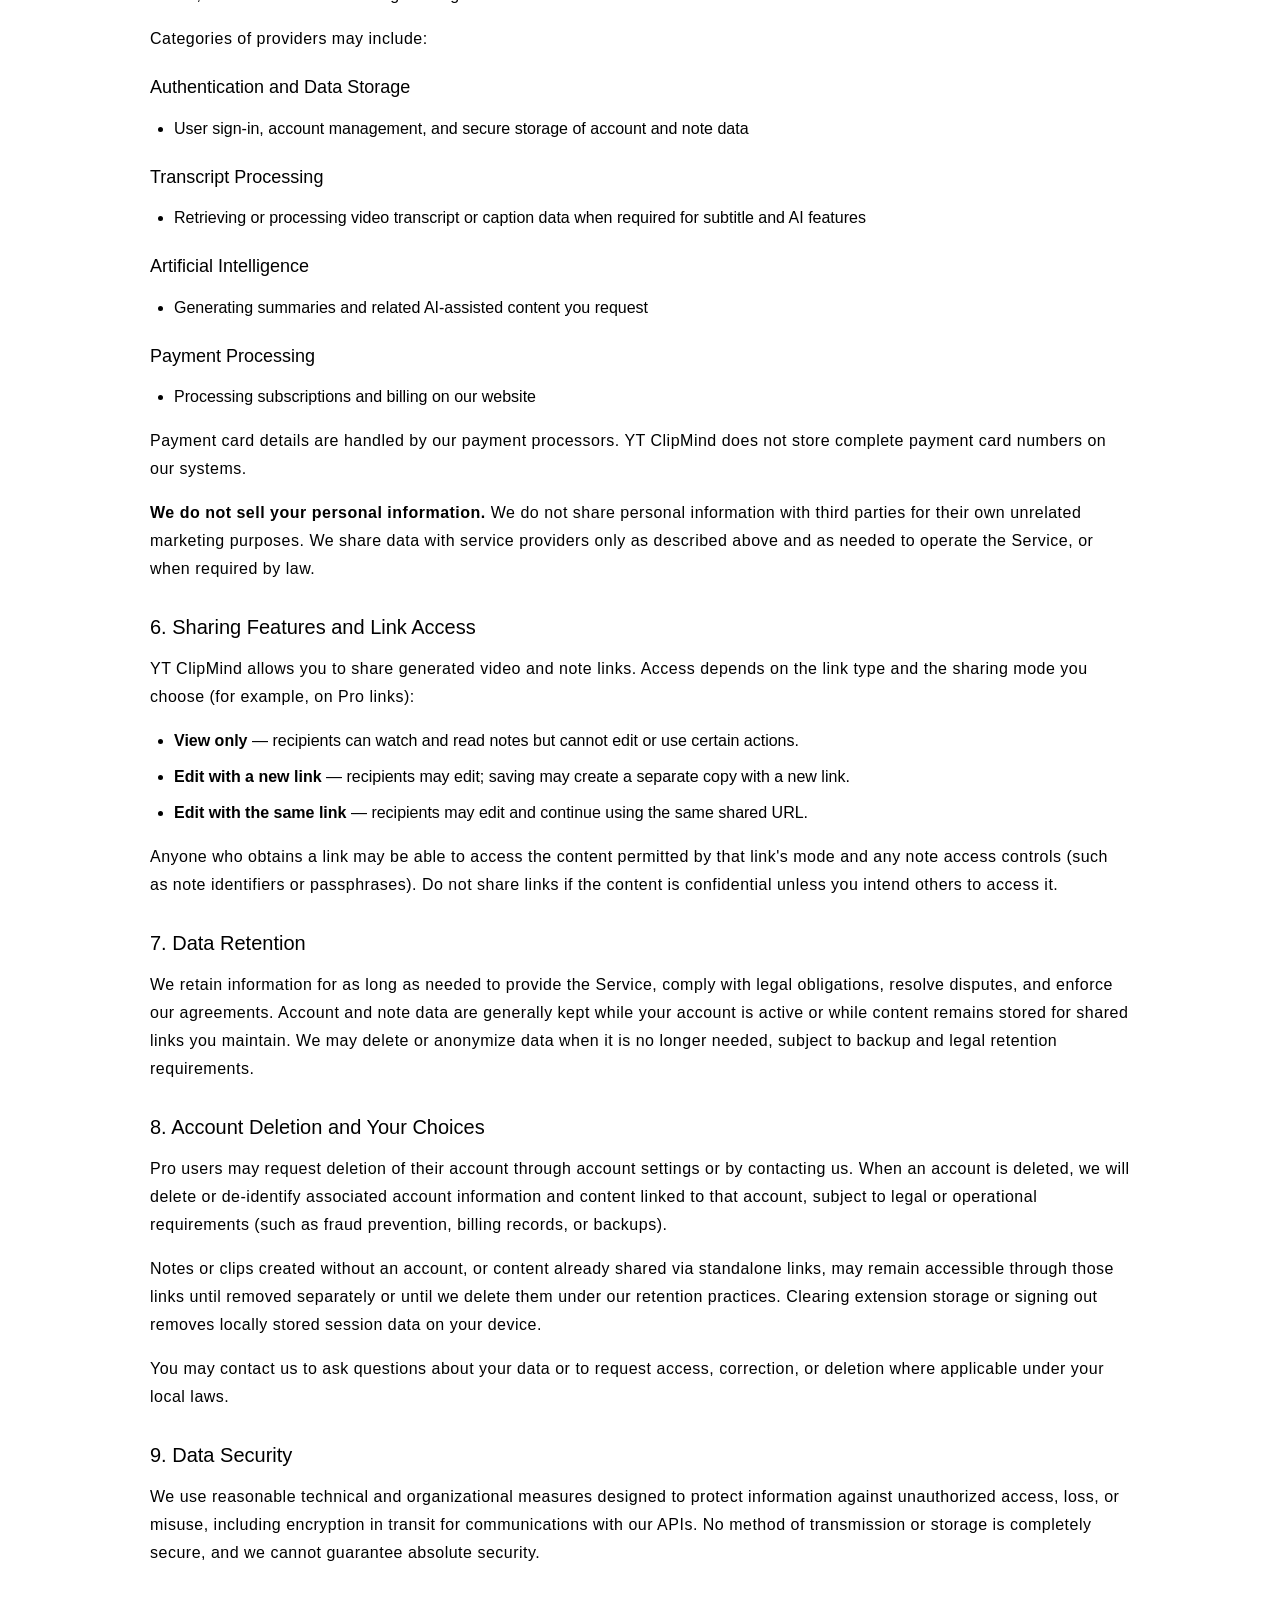
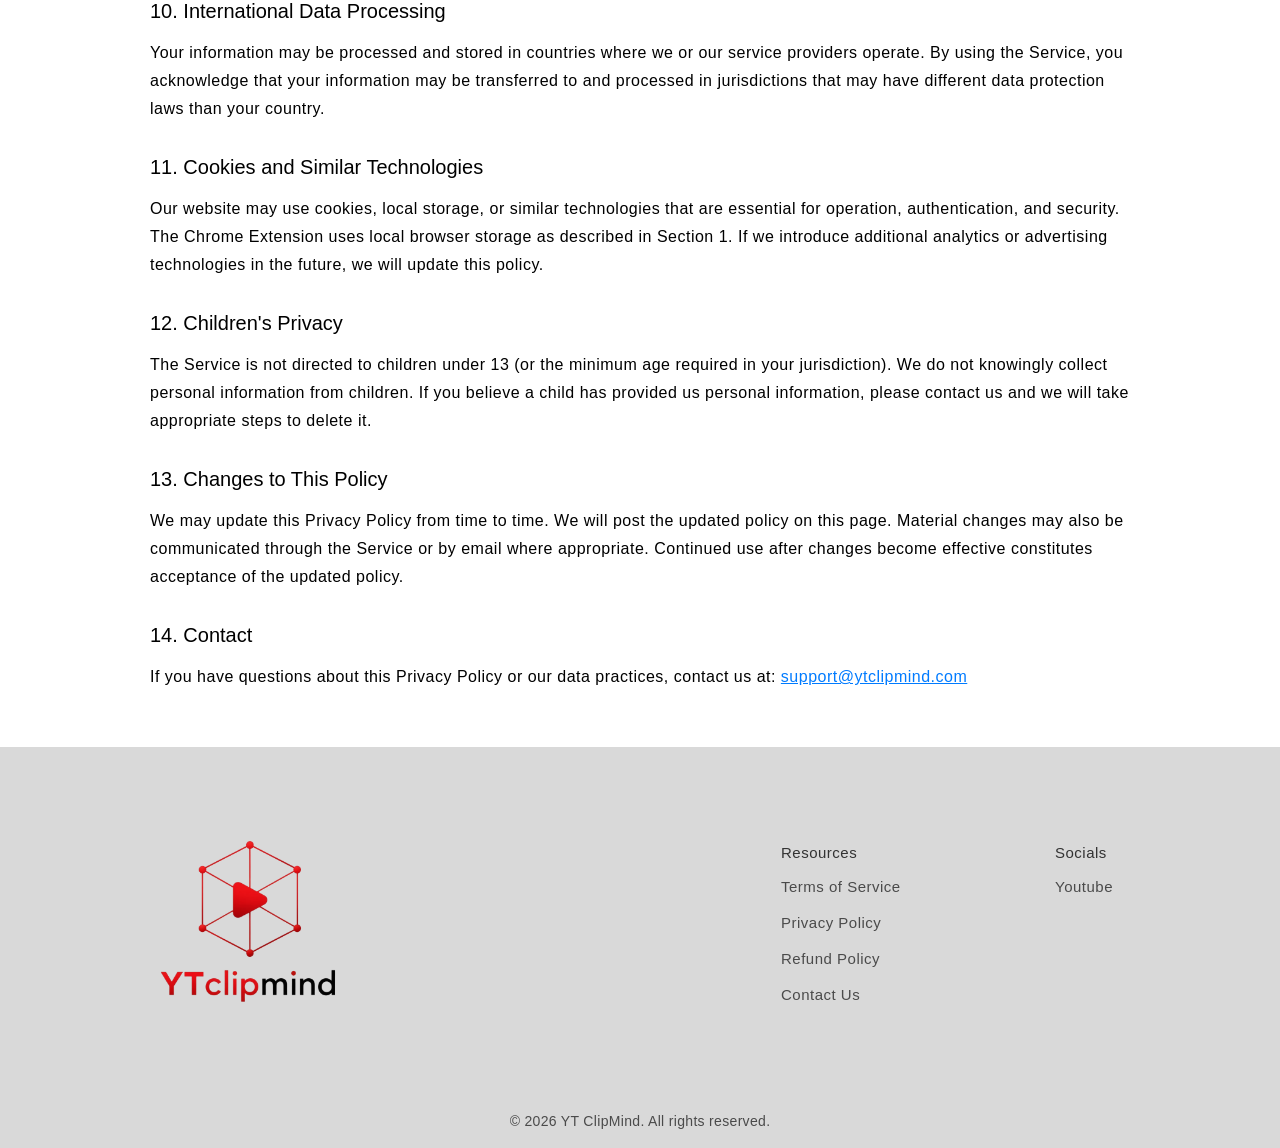
==== commit 3f5019fa: "Add files via upload" ====
--- a/Privacy-policy.html
+++ b/Privacy-policy.html
@@ -181,14 +181,22 @@
                     <div class="footer-logo">
                         <img src="assets/ytclipmind-logo.png" alt="YT ClipMind Logo" class="logo">
                     </div>
-                    <div class="footer-links">
-                        <h4 class="footer-title">Resources</h4>
-                        <ul class="footer-list">
-                            <li><a href="Terms-of-service.html" class="footer-link">Terms of Service</a></li>
-                            <li><a href="Privacy-policy.html" class="footer-link">Privacy Policy</a></li>
-                            <li><a href="Refund-policy.html" class="footer-link">Refund Policy</a></li>
-                            <li><a href="mailto:support@ytclipmind.com" class="footer-link">Contact Us</a></li>
-                        </ul>
+                    <div class="footer-nav">
+                        <div class="footer-links">
+                            <h4 class="footer-title">Resources</h4>
+                            <ul class="footer-list">
+                                <li><a href="Terms-of-service.html" class="footer-link">Terms of Service</a></li>
+                                <li><a href="Privacy-policy.html" class="footer-link">Privacy Policy</a></li>
+                                <li><a href="Refund-policy.html" class="footer-link">Refund Policy</a></li>
+                                <li><a href="mailto:support@ytclipmind.com" class="footer-link">Contact Us</a></li>
+                            </ul>
+                        </div>
+                        <div class="footer-links">
+                            <h4 class="footer-title">Socials</h4>
+                            <ul class="footer-list">
+                                <li><a href="https://www.youtube.com/@YTClipMindOfficial" class="footer-link" target="_blank" rel="noopener noreferrer">Youtube</a></li>
+                            </ul>
+                        </div>
                     </div>
                 </div>
             </div>
--- a/css/style.css
+++ b/css/style.css
@@ -53,64 +53,522 @@
 /* Hero Section */
 .hero-section {
     position: relative;
-    height: 600px;
+    min-height: 600px;
+    overflow: hidden;
+}
+
+.hero-background {
+    position: absolute;
+    inset: 0;
+    pointer-events: none;
+}
+
+.hero-gradient {
+    position: absolute;
+    inset: 0;
+    background: linear-gradient(to bottom, #ffb8b8, #f2f2f2);
+}
+
+.hero-background picture {
+    position: absolute;
+    inset: 0;
+    pointer-events: none;
+}
+
+.hero-decoration {
+    position: absolute;
+    right: 0;
+    top: 11%;
+    width: min(36.86%, 533px);
+    height: auto;
+    max-height: 88%;
+    object-fit: contain;
+    opacity: 0.5;
+}
+
+.hero-inner {
+    position: relative;
+    z-index: 1;
+    max-width: 1440px;
+    margin: 0 auto;
+    min-height: 600px;
+    display: flex;
+    align-items: center;
+    padding: 128px 101px 110px;
+    box-sizing: border-box;
+}
+
+.hero-content {
+    width: 864px;
+    max-width: 100%;
+    display: flex;
+    flex-direction: column;
+    align-items: center;
+    gap: 90px;
+}
+
+.hero-text {
+    width: 100%;
+    text-align: left;
+}
+
+.hero-title {
+    font-family: 'Inter', 'Roboto', sans-serif;
+    font-size: 2rem;
+    font-weight: 600;
+    line-height: 60px;
+    margin-bottom: 0;
+    color: #000;
+}
+
+.hero-subtitle {
+    font-family: 'Inter', 'Roboto', sans-serif;
+    font-size: 1.75rem;
+    font-weight: 300;
+    line-height: 60px;
+    margin-bottom: 0;
+    color: #000;
+}
+
+.cta-button-wrap {
+    align-self: center;
+    transform: translateX(-64px);
+}
+
+.cta-button {
     display: flex;
     align-items: center;
     justify-content: center;
     text-align: center;
-    overflow: hidden;
-}
-
-.hero-gradient {
-    position: absolute;
-    top: 0;
-    left: -1px;
-    right: 0;
-    bottom: 0;
-    background: linear-gradient(to bottom, #ff8c8c, #fff2f2);
-    z-index: -1;
-}
-
-.hero-content {
-    max-width: 923px;
-    padding: 0 2rem;
-    z-index: 1;
-}
-
-.hero-title {
-    font-size: 2.5rem;
-    font-weight: 600;
-    line-height: 1.2;
-    margin-bottom: 1rem;
-    color: #000;
-}
-
-.hero-subtitle {
-    font-size: 2rem;
+    text-decoration: none;
+    box-sizing: border-box;
+    background: linear-gradient(90deg, #f6aeae 30.29%, #52b888 100%);
+    color: #fff;
+    border: none;
+    border-radius: 40px;
+    padding: 0 24px;
+    font-family: 'Inter', 'Roboto', sans-serif;
+    font-size: 1.75rem;
     font-weight: 300;
-    line-height: 1.2;
-    margin-bottom: 2rem;
-    color: #000;
-}
-
-.cta-button {
-    background: #fff;
-    color: #000;
-    border: none;
-    border-radius: 999px;
-    padding: 0.5625rem 1rem;
-    font-size: 2rem;
-    font-weight: 300;
+    line-height: 1.25;
     cursor: pointer;
-    transition: all 0.3s ease;
-    width: 463px;
-    height: 78px;
-    margin-top: 2rem; /* 往下移动 */
+    transition: transform 0.3s ease, box-shadow 0.3s ease;
+    width: min(400px, 100%);
+    height: 90px;
+    margin: 0;
 }
 
 .cta-button:hover {
     transform: translateY(-2px);
     box-shadow: 0 4px 12px rgba(0,0,0,0.15);
+}
+
+/* Landing page (Figma: My frist precious website) */
+.landing-page {
+    max-width: 1140px;
+    margin: 0 auto;
+    padding: 72px 20px 0;
+    display: flex;
+    flex-direction: column;
+    gap: 70px;
+}
+
+.version-section {
+    display: flex;
+    flex-direction: column;
+    align-items: center;
+    gap: 30px;
+    width: 100%;
+}
+
+.gradient-heading {
+    text-align: center;
+    margin: 0;
+    display: flex;
+    flex-direction: column;
+    align-items: center;
+    gap: 0;
+    width: 100%;
+    max-width: 1140px;
+    padding: 0 10px;
+    box-sizing: border-box;
+}
+
+.gradient-heading-line {
+    display: block;
+    font-family: 'Roboto', sans-serif;
+    font-size: 2.5rem;
+    font-weight: 700;
+    line-height: 44px;
+    background: linear-gradient(90deg, #ff4c4c 0%, #52b888 100%);
+    -webkit-background-clip: text;
+    background-clip: text;
+    color: transparent;
+    width: max-content;
+    max-width: 100%;
+}
+
+.gradient-heading-line--subtitle {
+    white-space: nowrap;
+    font-size: clamp(1.75rem, 2.35vw, 2.5rem);
+}
+
+.gradient-heading--faq .gradient-heading-line {
+    background: linear-gradient(180deg, #ff4c4c 0%, #52b888 100%);
+    -webkit-background-clip: text;
+    background-clip: text;
+}
+
+.section-label--center {
+    text-align: center;
+    padding-left: 0;
+    padding-right: 0;
+    margin-top: 0;
+    font-size: 2.25rem;
+    font-weight: 700;
+    line-height: 44px;
+}
+
+.plan-card {
+    width: 100%;
+    border-radius: 24px;
+    background: linear-gradient(180deg, #eaeaea 1.44%, #f8e6e6 99%);
+    padding: 38px 48px 48px;
+    box-sizing: border-box;
+}
+
+.plan-card--free {
+    max-width: 1140px;
+}
+
+.plan-card--pro {
+    max-width: 752px;
+    padding: 44px 58px 32px 82px;
+}
+
+.plan-card-title {
+    font-size: 2rem;
+    font-weight: 500;
+    line-height: 44px;
+    margin-bottom: 24px;
+    color: #000;
+}
+
+.plan-card-title--center {
+    text-align: center;
+    margin-bottom: 40px;
+}
+
+.plan-card-lead {
+    font-size: 1.25rem;
+    font-weight: 500;
+    line-height: 36px;
+    letter-spacing: 0.5px;
+    margin-bottom: 24px;
+    color: #000;
+}
+
+.feature-grid {
+    display: grid;
+    grid-template-columns: repeat(2, minmax(0, 1fr));
+    gap: 48px 30px;
+}
+
+.feature-block,
+.feature-row {
+    display: flex;
+    gap: 36px;
+    align-items: flex-start;
+}
+
+.feature-check {
+    flex-shrink: 0;
+    width: 35px;
+    height: 35px;
+    margin-top: 2px;
+    display: block;
+}
+
+.feature-block-title,
+.feature-row-text {
+    font-size: 1rem;
+    font-weight: 500;
+    line-height: 36px;
+    letter-spacing: 0.5px;
+    margin-bottom: 0;
+    color: #000;
+}
+
+.feature-block-desc {
+    font-size: 1rem;
+    font-weight: 300;
+    line-height: 36px;
+    letter-spacing: 0.5px;
+    margin-bottom: 0;
+    color: #000;
+}
+
+.feature-list-pro {
+    display: flex;
+    flex-direction: column;
+    gap: 48px;
+    width: 100%;
+    max-width: 606px;
+    margin: 0 auto;
+}
+
+.billing-toggle {
+    display: flex;
+    flex-wrap: wrap;
+    align-items: center;
+    gap: 0;
+    background: #dbd8d8;
+    border-radius: 25px;
+    padding: 3px;
+    width: 100%;
+    max-width: 612px;
+    margin: 0 auto 15px;
+}
+
+.billing-option {
+    flex: 1 1 auto;
+    min-width: 0;
+    border: none;
+    background: transparent;
+    color: #52b888;
+    font-family: 'Roboto', sans-serif;
+    font-size: 1.25rem;
+    font-weight: 500;
+    line-height: 44px;
+    padding: 3px 12px;
+    border-radius: 25px;
+    cursor: pointer;
+    white-space: nowrap;
+}
+
+.billing-option.is-active {
+    background: linear-gradient(180deg, #f7e1e1 0%, #bfd1ba 100%);
+}
+
+.pricing-display {
+    text-align: center;
+    margin-bottom: 40px;
+}
+
+.pricing-amount {
+    font-size: 2rem;
+    font-weight: 500;
+    line-height: 30px;
+    margin-bottom: 4px;
+    color: #000;
+}
+
+.pricing-billing {
+    font-size: 1.25rem;
+    font-weight: 500;
+    line-height: 30px;
+    margin-bottom: 0;
+    color: #000;
+}
+
+.faq-section {
+    width: 100%;
+    display: flex;
+    flex-direction: column;
+    align-items: center;
+    gap: 31px;
+    padding-bottom: 40px;
+}
+
+.faq-list {
+    width: 100%;
+    display: flex;
+    flex-direction: column;
+    gap: 31px;
+}
+
+.faq-item {
+    width: 100%;
+    background: #eaeaea;
+    border-radius: 40px;
+    padding: 10px 30px;
+}
+
+.faq-question {
+    width: 100%;
+    display: flex;
+    align-items: center;
+    justify-content: space-between;
+    gap: 24px;
+    border: none;
+    background: transparent;
+    cursor: pointer;
+    min-height: 67px;
+    text-align: left;
+    padding: 0;
+}
+
+.faq-question-text {
+    flex: 1;
+    font-family: 'Roboto', sans-serif;
+    font-size: 1.25rem;
+    font-weight: 300;
+    line-height: 44px;
+    color: #000;
+}
+
+.faq-chevron {
+    flex-shrink: 0;
+    width: 34px;
+    height: 44px;
+    transition: transform 0.2s ease;
+}
+
+.faq-question[aria-expanded="true"] .faq-chevron {
+    transform: rotate(180deg);
+}
+
+.faq-divider {
+    border: none;
+    border-top: 2px solid rgba(0, 0, 0, 0.35);
+    margin: 0 0 20px;
+}
+
+.faq-answer {
+    padding: 0 0 20px;
+}
+
+.faq-answer p {
+    font-family: 'Roboto', sans-serif;
+    font-size: 1.25rem;
+    font-weight: 300;
+    line-height: 44px;
+    color: #000;
+    margin-bottom: 0;
+}
+
+.faq-answer p + p {
+    margin-top: 8px;
+}
+
+.faq-answer[hidden] {
+    display: none;
+}
+
+.carousel-container--free {
+    width: min(1002px, 100%);
+    margin-left: auto;
+    margin-right: auto;
+    display: flex;
+    flex-direction: column;
+    align-items: center;
+    gap: 5px;
+}
+
+.carousel-container--free .carousel-dots {
+    flex: 0 0 auto;
+    width: 60px;
+    height: 12px;
+    margin: 0;
+    padding: 0;
+    gap: 12px;
+    justify-content: center;
+    align-items: center;
+}
+
+.carousel-container--free .carousel-dots .dot {
+    width: 12px;
+    height: 12px;
+    flex-shrink: 0;
+    margin: 0;
+}
+
+.carousel-container--pro {
+    width: min(930px, 100%);
+    margin-left: auto;
+    margin-right: auto;
+    display: flex;
+    flex-direction: column;
+    align-items: center;
+    gap: 5px;
+}
+
+.carousel-container--free .screenshot-wrapper {
+    position: relative;
+    display: block;
+    width: 100%;
+    height: 452px;
+    flex: 0 0 auto;
+    overflow: hidden;
+    background: transparent;
+    box-shadow: none;
+    border-radius: 0;
+}
+
+.carousel-container--pro .screenshot-wrapper {
+    position: relative;
+    display: block;
+    width: 100%;
+    height: 452px;
+    flex: 0 0 auto;
+    overflow: hidden;
+    background: transparent;
+    box-shadow: none;
+    border-radius: 0;
+}
+
+.carousel-container--free .screenshot {
+    width: min(750px, 100%);
+    height: min(370px, calc(100% - 20px));
+    max-width: 100%;
+    max-height: 100%;
+    object-fit: contain;
+}
+
+.carousel-container--pro .screenshot {
+    top: 50%;
+    left: 50%;
+    transform: translate(-50%, -50%);
+    width: auto;
+    height: auto;
+    max-width: 100%;
+    max-height: 370px;
+    margin: 0;
+    object-fit: contain;
+    object-position: center center;
+}
+
+.carousel-container--pro .carousel-dots {
+    flex: 0 0 auto;
+    width: 84px;
+    height: 12px;
+    margin: 0;
+    padding: 0;
+    gap: 12px;
+    justify-content: center;
+    align-items: center;
+}
+
+.carousel-container--pro .carousel-dots .dot {
+    width: 12px;
+    height: 12px;
+    flex-shrink: 0;
+    margin: 0;
+}
+
+.carousel-dots--free .dot.active,
+.carousel-dots--pro .dot.active {
+    background-color: #ff4c4c;
+}
+
+.carousel-dots--free .dot,
+.carousel-dots--pro .dot {
+    background-color: #d6d6d6;
+}
+
+.carousel-dots--free .dot:hover,
+.carousel-dots--pro .dot:hover {
+    background-color: #ff8c8c;
 }
 
 /* Plan Sections */
@@ -161,21 +619,17 @@
 /* Carousel Styles */
 .carousel-container {
     position: relative;
-    margin: 2rem auto;
-    width: 600px; /* 缩小宽度从750px到600px */
+    margin: 0 auto;
+    width: 100%;
     text-align: center;
 }
 
 .screenshot-wrapper {
     position: relative;
-    height: 296px; /* 缩小高度从370px到296px (保持比例) */
-    overflow: hidden;
-    border-radius: 8px;
-    box-shadow: 0 4px 20px rgba(0,0,0,0.1);
-    background-color: #f8f9fa;
     display: flex;
     align-items: center;
     justify-content: center;
+    overflow: visible;
 }
 
 .screenshot {
@@ -205,8 +659,9 @@
 .carousel-dots {
     display: flex;
     justify-content: center;
-    gap: 8px;
-    margin-top: 1rem;
+    align-items: center;
+    gap: 18px;
+    margin-top: 5px;
 }
 
 .dot {
@@ -456,7 +911,6 @@
     width: 100%;
     box-sizing: border-box;
     padding: 0 var(--content-left);
-    padding-right: 368px;
 }
 
 .footer-content {
@@ -479,9 +933,18 @@
     display: block;
 }
 
+.footer-nav {
+    display: flex;
+    align-items: flex-start;
+    gap: 9rem;
+    flex: 0 0 auto;
+    margin-left: auto;
+}
+
 .footer-links {
     flex: 0 0 auto;
     text-align: left;
+    min-width: 130px;
 }
 
 .footer-copyright {
@@ -542,10 +1005,6 @@
 }
 
 @media (min-width: 901px) and (max-width: 1200px) {
-    .footer-inner {
-        padding-right: 240px;
-    }
-
     .footer-content {
         min-height: 200px;
     }
@@ -639,23 +1098,96 @@
 
 /* Responsive Design */
 @media (max-width: 768px) {
+    .hero-inner {
+        padding: 80px 24px 64px;
+        min-height: 520px;
+    }
+
+    .hero-decoration {
+        opacity: 0.35;
+        width: 55%;
+    }
+
+    .hero-content {
+        gap: 40px;
+        align-items: stretch;
+    }
+
+    .hero-text {
+        text-align: center;
+    }
+
     .hero-title {
-        font-size: 2rem;
+        font-size: 1.5rem;
+        line-height: 1.35;
     }
     
     .hero-subtitle {
-        font-size: 1.5rem;
+        font-size: 1.125rem;
+        line-height: 1.5;
     }
     
+    .cta-button-wrap {
+        transform: none;
+        width: 100%;
+        max-width: 400px;
+    }
+
     .cta-button {
         width: 100%;
         max-width: 400px;
-        font-size: 1.5rem;
-        height: 60px;
+        font-size: 1.25rem;
+        line-height: 1.25;
+        height: 72px;
+        padding: 0 16px;
+    }
+
+    .gradient-heading-line {
+        font-size: 1.75rem;
+        line-height: 1.3;
+        width: auto;
+    }
+
+    .gradient-heading-line--subtitle {
+        white-space: normal;
+    }
+
+    .feature-grid {
+        grid-template-columns: 1fr;
+    }
+
+    .plan-card--pro {
+        padding: 32px 24px;
+    }
+
+    .billing-option {
+        font-size: 0.875rem;
+        padding: 6px 8px;
     }
     
-    .carousel-container {
-        width: 90%;
+    .carousel-container--free .screenshot-wrapper {
+        height: min(370px, 70vw);
+    }
+
+    .carousel-container--pro .screenshot-wrapper {
+        height: min(452px, 56vw);
+    }
+
+    .carousel-container--pro .screenshot {
+        max-height: min(370px, 48vw);
+    }
+
+    .carousel-container--free .screenshot {
+        width: 100%;
+        height: 100%;
+        object-fit: contain;
+    }
+
+    .carousel-container--pro .screenshot {
+        width: 100%;
+        height: 100%;
+        object-fit: contain;
+        object-position: center center;
     }
     
     .features-container,
@@ -687,6 +1219,13 @@
         min-height: 0;
     }
 
+    .footer-nav {
+        flex-direction: column;
+        align-items: center;
+        gap: 2rem;
+        margin-left: 0;
+    }
+
     .footer-links {
         text-align: center;
     }
